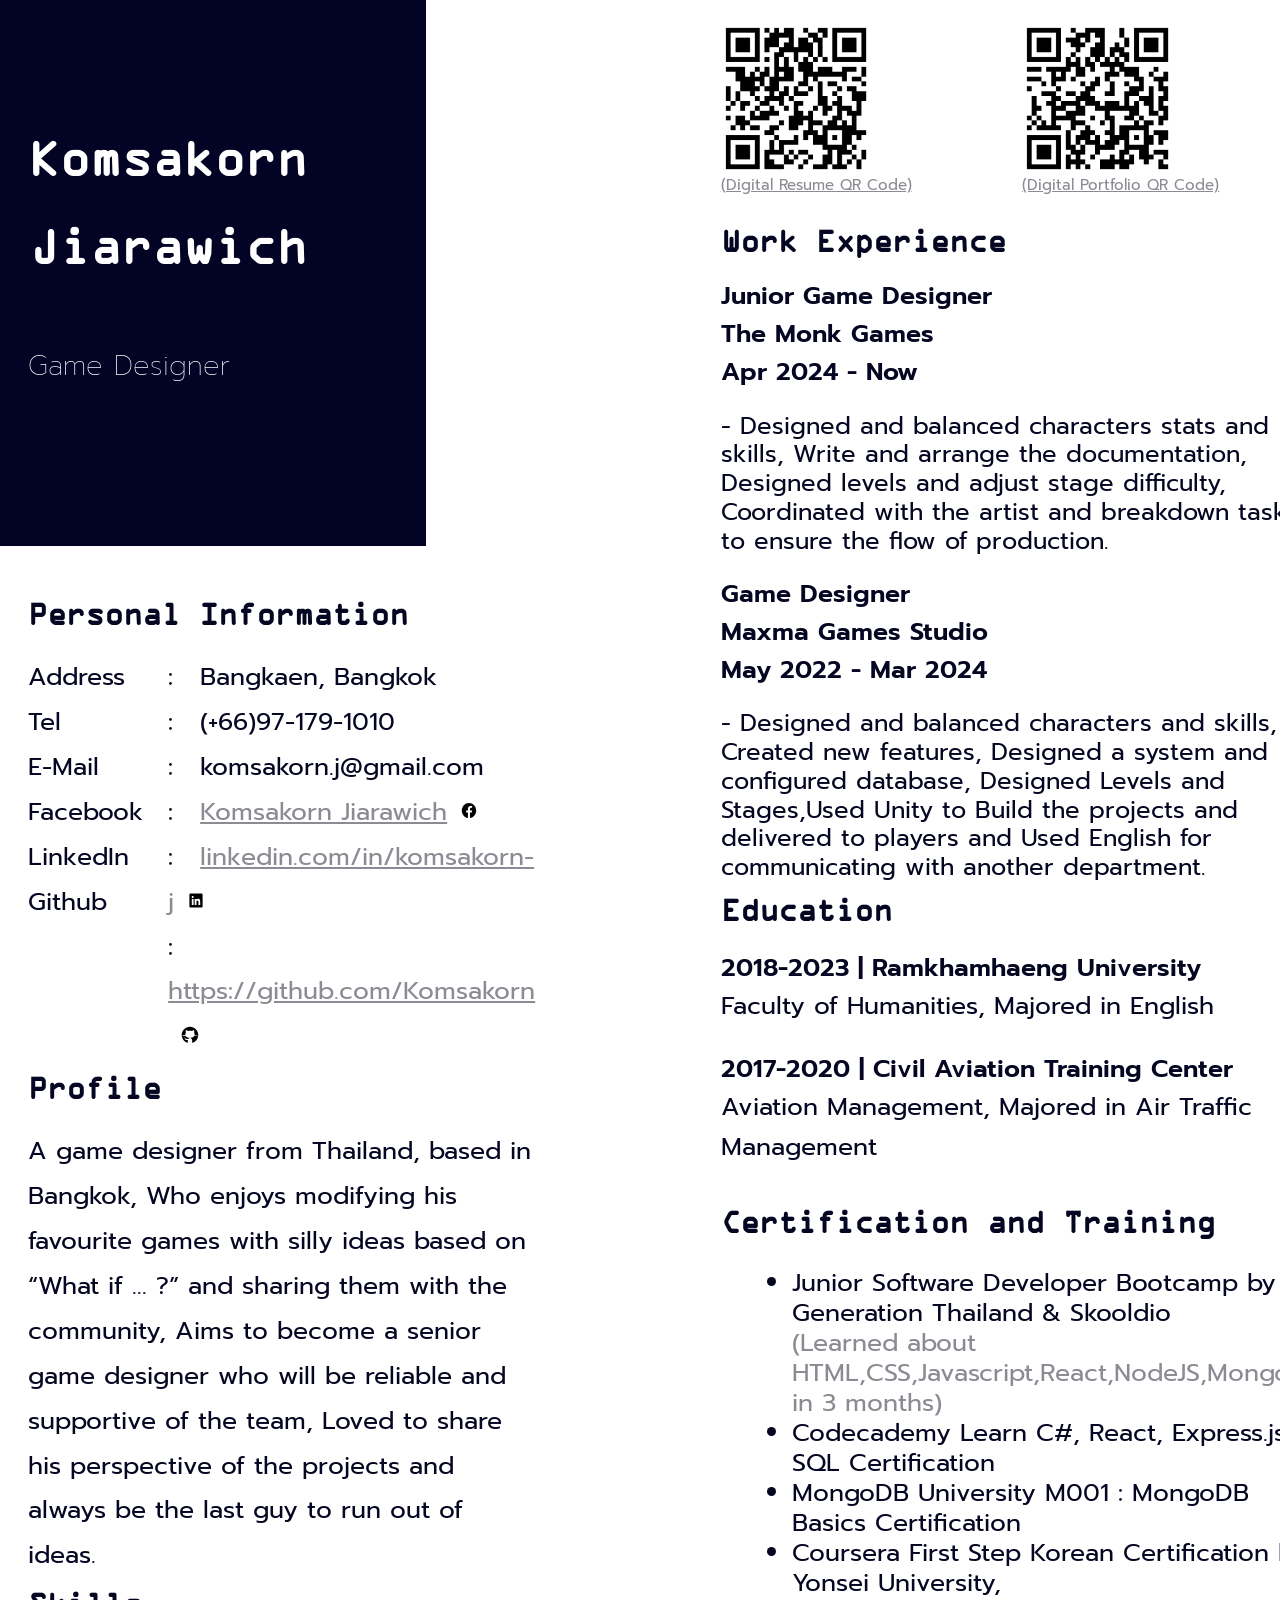
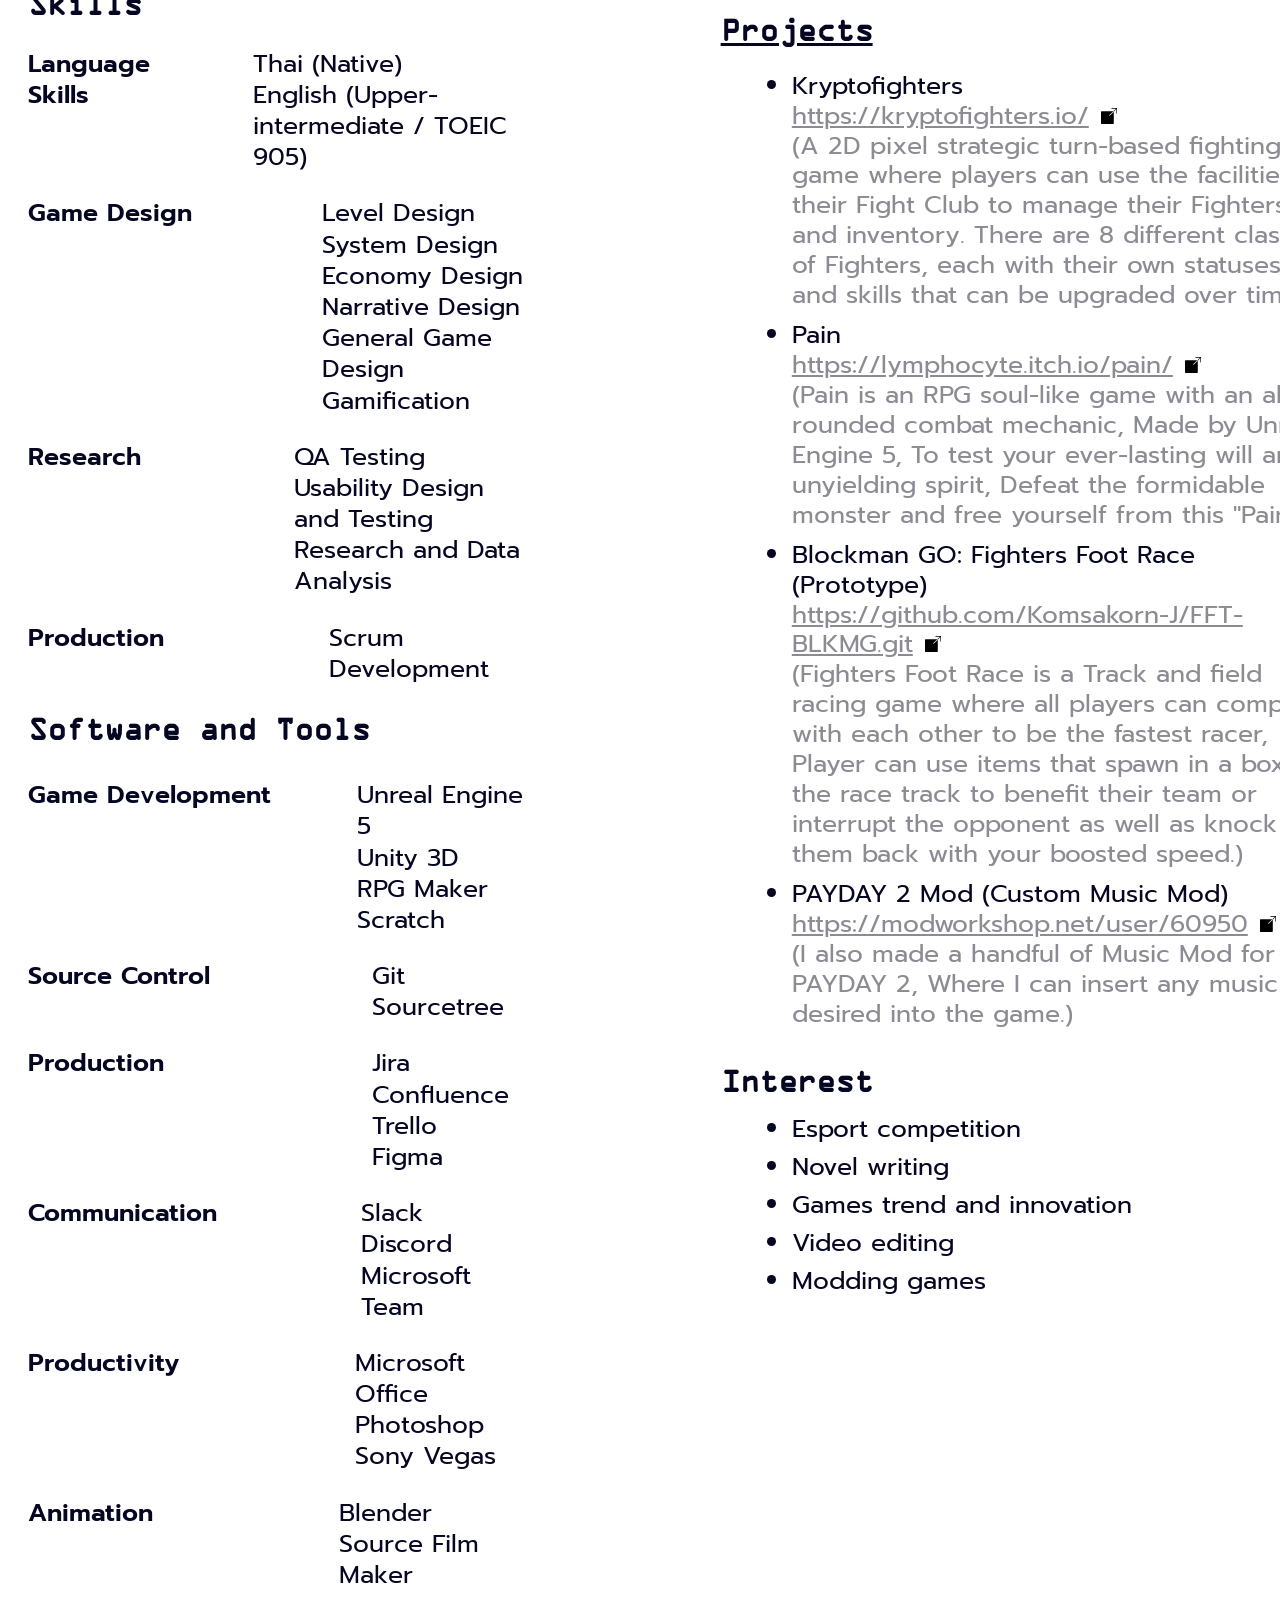
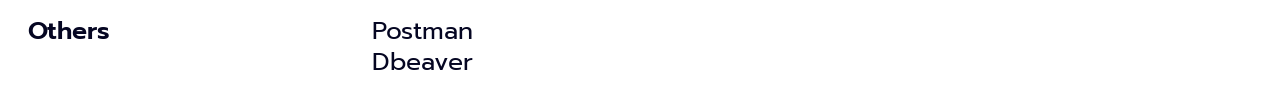
==== index.html @ 3adfe614 "add_the_monk" ====
<!DOCTYPE html>
<html lang="en">
  <head>
    <meta charset="UTF-8" />
    <meta http-equiv="X-UA-Compatible" content="IE=edge" />
    <meta name="viewport" content="width=device-width, initial-scale=1.0" />
    <link rel="icon" href="./src/favicon.svg" />
    <title>Komsakorn Jiarawich's Resume</title>
    <link rel="stylesheet" href="./css/style.css" />
    <link rel="stylesheet" href="./css/main.css" />
    <link rel="stylesheet" href="./font/font.css" />
    <link rel="preconnect" href="https://fonts.googleapis.com" />
    <link rel="preconnect" href="https://fonts.gstatic.com" crossorigin />
    <link
      href="https://fonts.googleapis.com/css2?family=Prompt:ital,wght@0,100;0,200;1,200&display=swap"
      rel="stylesheet"
    />
  </head>
  <body>
    <div class="left-side">
      <div class="container-color">
        <div class="name">
          <h1>Komsakorn</h1>
          <h1>Jiarawich</h1>
        </div>
        <div class="job">
          <text>Game Designer</text>
        </div>
      </div>
      <div class="p-info">
        <text class="heading"> Personal Information</text>
        <div class="p-info-child">
          <div class="left-align">
            <div type="text">Address</div>
            <div type="text">Tel</div>
            <div type="text">E-Mail</div>
            <div type="text">Facebook</div>
            <div type="text">LinkedIn</div>
            <div type="text">Github</div>
          </div>
          <div class="right-align">
            <div type="text">: &nbsp; Bangkaen, Bangkok</div>
            <div type="text">: &nbsp; (+66)97-179-1010</div>
            <div type="text">: &nbsp; komsakorn.j@gmail.com</div>
            <div>
              : &nbsp;
              <a
                class="faded-text"
                href="https://www.facebook.com/komsakorn.jiarawich"
                >Komsakorn Jiarawich<img
                  src="./src/facebook.svg"
                  alt="facebook-icon"
                  class="app-icon"
              /></a>
            </div>
            <div>
              : &nbsp;
              <a
                class="faded-text"
                href="https://www.linkedin.com/in/komsakorn-j/"
                >linkedin.com/in/komsakorn-j<img
                  src="./src/linkedin.svg"
                  alt="linkedin-icon"
                  class="app-icon"
              /></a>
            </div>
            <div>
              : &nbsp;
              <a class="faded-text" href="https://github.com/Komsakorn"
                >https://github.com/Komsakorn<img
                  src="./src/github.svg"
                  alt="github-icon"
                  class="app-icon"
              /></a>
            </div>
          </div>
        </div>
      </div>
      <div class="profile">
        <text class="heading"> Profile </text>
        <div type="text" class="pro-paragraph">
          A game designer from Thailand, based in Bangkok, Who enjoys modifying
          his favourite games with silly ideas based on “What if … ?” and
          sharing them with the community, Aims to become a senior game designer
          who will be reliable and supportive of the team, Loved to share his
          perspective of the projects and always be the last guy to run out of
          ideas.
        </div>
      </div>
      <div class="skills">
        <text class="heading"> Skills </text>
        <div class="skill-column" id="lang-skill">
          <text class="sub-heading"> Language Skills​ </text>
          <ul class="list">
            <li>Thai (Native)</li>
            <li>English (Upper-intermediate / TOEIC 905)</li>
          </ul>
        </div>
        <div class="skill-column">
          <text class="sub-heading"> Game Design​ </text>
          <ul class="list">
            <li>Level Design</li>
            <li>System Design</li>
            <li>Economy Design</li>
            <li>Narrative Design</li>
            <li>General Game Design</li>
            <li>Gamification</li>
          </ul>
        </div>
        <div class="skill-column">
          <text class="sub-heading"> Research </text>
          <ul class="list">
            <li>QA Testing</li>
            <li>Usability Design and Testing</li>
            <li>Research and Data Analysis</li>
          </ul>
        </div>
        <div class="skill-column">
          <text class="sub-heading"> Production </text>
          <ul class="list">
            <li>Scrum Development</li>
          </ul>
        </div>
      </div>
      <div class="skills" id="software-tools">
        <text class="heading"> Software and Tools </text>
        <div class="skill-column" id="game-dev-skill">
          <text class="sub-heading"> Game Development </text>
          <ul class="list">
            <li>Unreal Engine 5</li>
            <li>Unity 3D</li>
            <li>RPG Maker</li>
            <li>Scratch</li>
          </ul>
        </div>
        <div class="skill-column">
          <text class="sub-heading"> Source Control </text>
          <ul class="list">
            <li>Git</li>
            <li>Sourcetree</li>
          </ul>
        </div>
        <div class="skill-column">
          <text class="sub-heading"> Production </text>
          <ul class="list">
            <li>Jira</li>
            <li>Confluence</li>
            <li>Trello</li>
            <li>Figma</li>
          </ul>
        </div>
        <div class="skill-column">
          <text class="sub-heading"> Communication </text>
          <ul class="list">
            <li>Slack</li>
            <li>Discord</li>
            <li>Microsoft Team</li>
          </ul>
        </div>
        <div class="skill-column">
          <text class="sub-heading"> Productivity </text>
          <ul class="list">
            <li>Microsoft Office</li>
            <li>Photoshop</li>
            <li>Sony Vegas</li>
          </ul>
        </div>
        <div class="skill-column">
          <text class="sub-heading"> Animation </text>
          <ul class="list">
            <li>Blender</li>
            <li>Source Film Maker</li>
          </ul>
        </div>
        <div class="skill-column">
          <text class="sub-heading"> Others </text>
          <ul class="list">
            <li>Postman</li>
            <li>Dbeaver</li>
          </ul>
        </div>
      </div>
    </div>
    <div class="right-side">
      <div class="qr-section">
        <a
          class="faded-text"
          id="qr-text"
          href="https://komsakorn.github.io/Komsakorn/"
        >
          <text> (Digital Resume QR Code) </text>
          <img
            src="./src/cv-qr.png"
            alt="cv-qrcode"
            id="qr-pic"
            href="https://komsakorn.github.io/Komsakorn/"
          />
        </a>
        <a
          class="faded-text"
          id="qr-text"
          href="https://komsakornj.wixsite.com/portfolio"
        >
          <text>(Digital Portfolio QR Code)</text>
          <img
            src="./src/portfolio-qrcode.png"
            alt="port-qrcode"
            id="qr-pic"
            href="https://komsakornj.wixsite.com/portfolio"
          />
        </a>
      </div>
      <div class="exp">
        <div id="work-exp-head">
          <text class="heading"> Work Experience</text>
        </div>
        <div class="sub-heading" id="sub-heading-exp">
          Junior Game Designer<br />
          The Monk Games <br />
          Apr 2024 - Now
        </div>
        <div class="exp-paragraph">
          - Designed and balanced characters stats and skills, Write and arrange
          the documentation, Designed levels and adjust stage difficulty,
          Coordinated with the artist and breakdown tasks to ensure the flow of
          production.
        </div>
        <div class="sub-heading" id="sub-heading-exp">
          Game Designer<br />
          Maxma Games Studio<br />
          May 2022 - Mar 2024
        </div>
        <div class="exp-paragraph" id="last-exp-para">
          - Designed and balanced characters and skills, Created new features,
          Designed a system and configured database, Designed Levels and
          Stages,Used Unity to Build the projects and delivered to players and
          Used English for communicating with another department.
        </div>
      </div>
      <div class="education">
        <div><text class="heading"> Education </text></div>
        <div>
          <text class="sub-heading"> 2018-2023 | Ramkhamhaeng University</text
          ><br />
          <text class="edu-paragraph paragraph">
            Faculty of Humanities, Majored in English</text
          >
        </div>
        <div>
          <text class="sub-heading">
            2017-2020 | Civil Aviation Training Center</text
          ><br />
          <text class="edu-paragraph paragraph">
            Aviation Management, Majored in Air Traffic Management</text
          >
        </div>
      </div>
      <div class="cert-training">
        <div id="cert-heading">
          <text class="heading"> Certification and Training </text>
        </div>
        <ul class="list" id="cert-list">
          <li>
            Junior Software Developer Bootcamp by Generation Thailand & Skooldio
          </li>
          <text class="faded-text" id="generation">
            (Learned about HTML,CSS,Javascript,React,NodeJS,MongoDB in 3
            months)</text
          >
          <li>Codecademy Learn C#, React, Express.js, SQL Certification</li>
          <li>MongoDB University M001 : MongoDB Basics Certification</li>
          <li>
            Coursera First Step Korean Certification by Yonsei University,
          </li>
        </ul>
      </div>
      <div class="per-proj">
        <div>
          <a
            href="https://docs.google.com/presentation/d/1zH5awQnaViSFCXPrGVhq9xE3WiZyRe-I/edit?usp=sharing&ouid=105419481277751654076&rtpof=true&sd=true"
            class="heading"
            >Projects</a
          >
        </div>
        <div class="list">
          <ul>
            <div class="proj-list-child">
              <li>Kryptofighters</li>
              <a href="https://kryptofighters.io/" class="faded-text">
                https://kryptofighters.io/<img
                  src="./src/ext-icon.svg"
                  alt="external-link-icon"
                  class="external-link-icon" /></a
              ><br />
              <text class="faded-text" id="generation">
                (A 2D pixel strategic turn-based fighting game where players can
                use the facilities in their Fight Club to manage their Fighters
                and inventory. There are 8 different classes of Fighters, each
                with their own statuses and skills that can be upgraded over
                time.)</text
              >
            </div>
            <div class="proj-list-child">
              <li>Pain</li>
              <a href="https://lymphocyte.itch.io/pain" class="faded-text">
                https://lymphocyte.itch.io/pain/<img
                  src="./src/ext-icon.svg"
                  alt="external-link-icon"
                  class="external-link-icon"
              /></a>
              <br />
              <text class="faded-text" id="generation">
                (​Pain is an RPG soul-like game with an all-rounded combat
                mechanic, Made by Unreal Engine 5, To test your ever-lasting
                will and unyielding spirit, Defeat the formidable monster and
                free yourself from this "Pain".)</text
              >
            </div>
            <div class="proj-list-child">
              <li>Blockman GO: Fighters Foot Race (Prototype)</li>
              <a
                href="https://github.com/Komsakorn-J/FFT-BLKMG.git"
                class="faded-text"
              >
                https://github.com/Komsakorn-J/FFT-BLKMG.git<img
                  src="./src/ext-icon.svg"
                  alt="external-link-icon"
                  class="external-link-icon"
              /></a>
              <br />
              <text class="faded-text" id="generation">
                (​Fighters Foot Race is a Track and field racing game where all
                players can compete with each other to be the fastest racer,
                Player can use items that spawn in a box in the race track to
                benefit their team or interrupt the opponent as well as knock
                them back with your boosted speed.)</text
              >
            </div>
            <div class="proj-list-child">
              <li>PAYDAY 2 Mod (Custom Music Mod)</li>
              <a href="https://modworkshop.net/user/60950" class="faded-text"
                >https://modworkshop.net/user/60950<img
                  src="./src/ext-icon.svg"
                  alt="external-link-icon"
                  class="external-link-icon"
              /></a>
              <br />
              <text class="faded-text" id="generation">
                (I also made a handful of Music Mod for PAYDAY 2, Where I can
                insert any music I desired into the game.)</text
              >
            </div>
          </ul>
        </div>
      </div>
      <div class="interest">
        <div class="interest-heading">
          <text class="heading"> Interest</text>
        </div>
        <div>
          <ul class="list" id="interest-list">
            <li>Esport competition</li>
            <li>Novel writing</li>
            <li>Games trend and innovation</li>
            <li>Video editing</li>
            <li>Modding games</li>
          </ul>
        </div>
      </div>
    </div>
  </body>
</html>
---- css/style.css ----
/*---- Title ----*/

body {
  display: flex;
  margin: 0px;
}
.left-side {
  display: flex;
  flex-direction: column;
  margin-left: 2em;
}
.right-side {
  display: flex;
  flex-direction: column;
  max-width: 45em;
}
.container-color {
  max-width: 23em;
  max-height: 18em;
  padding-left: 2.5em;
  padding-top: 6.125em;
  padding-bottom: 10em;
  padding-right: 1.875em;
  margin-bottom: 1.5em;
  background-color: #030325;
}
.name {
  font-family: "OCR A Extended";
  font-size: 1.6em;
  color: white;
}
.job {
  font-family: "Prompt", sans-serif;
  font-size: 1.7em;
  font-weight: 100;
  color: white;
  padding-top: 1.4em;
}
.heading {
  font-family: "OCR A Extended";
  font-size: 2em;
  color: #050622;
  padding-bottom: 0.75em;
  font-weight: 600;
}
.p-info {
  display: flex;
  flex-direction: column;
  padding-left: 2.5em;
  padding-bottom: 0.8em;
  padding-right: 1.56em;
  padding-top: 1.75em;
}
.p-info-child {
  font-family: "Prompt", sans-serif;
  font-size: 1.56em;
  line-height: 1.8em;
  color: #050622;
  display: flex;
}

.left-align {
  padding-right: 1em;
}

.profile {
  display: flex;
  flex-direction: column;
  padding-left: 2.5em;
  padding-bottom: 0.4em;
  padding-right: 1.56em;
}
.paragraph {
  max-width: 10.65em;
  line-height: 0.6em;
  font-family: "Prompt", sans-serif;
  font-size: 1.56em;
  color: #050622;
}

.pro-paragraph {
  max-width: 20em;
  line-height: 1.8em;
  font-family: "Prompt", sans-serif;
  font-size: 1.56em;
  color: #050622;
}
.skills {
  display: flex;
  flex-direction: column;
  padding-left: 2.5em;
  padding-bottom: 1.56em;
  padding-right: 1.56em;
  max-width: 40em;
  line-height: 1.25;
}
.skill-column {
  display: flex;
  padding-top: 1.56em;
}
.sub-heading {
  font-family: "Prompt", sans-serif;
  font-size: 1.56em;
  font-weight: 600;
  color: #050622;
  width: 10.92em;
}
#lang-skill {
  padding-top: 0em;
}
.list {
  font-family: "Prompt", sans-serif;
  font-size: 1.56em;
  color: #050622;
  display: flex;
  flex-direction: column;
  margin-top: 0px;
  margin-left: 1.25em;
  margin-bottom: 0px;
  list-style-type: none;
}
.skill-info {
  font-family: "Prompt", sans-serif;
  font-size: 1.56em;
  color: #050622;
  margin-left: 2.5em;
}
#game-dev-skill {
  padding-top: 0.4em;
}
.faded-text {
  font-family: "Prompt", sans-serif;
  color: #8b8b93;
}
.qr-section {
  display: flex;
  flex-direction: row;
  justify-content: flex-end;
}

#qr-text {
  font-size: 0.94em;
  display: flex;
  align-items: flex-start;
  flex-direction: column-reverse;
}

#qr-pic {
  padding-top: 1.56em;
  width: 50%;
  max-width: 25.625em;
}
.exp {
  padding-top: 1.78em;
}
div.exp > * {
  padding-bottom: 0.81em;
}
#work-exp-head {
  padding-bottom: 1.225em;
}

#sub-heading-exp {
  width: fit-content;
}

.exp-paragraph {
  max-width: 55.625em;
  line-height: 1.2;
  font-family: "Prompt", sans-serif;
  font-size: 1.5em;
  color: #050622;
}
#last-exp-para {
  padding-bottom: 0.5em;
}

.education {
  padding-bottom: 1em;
}
.edu-paragraph {
  line-height: 1.6;
}
div.education > * {
  padding-bottom: 1.41em;
}

.cert-training {
  padding-bottom: 0.94em;
}
#cert-heading {
  padding-bottom: 1.875em;
}

#cert-list {
  line-height: 1.2;
  list-style-type: disc;
}
#per-proj-heading {
  padding-bottom: 1.25em;
}
.proj-list-child {
  line-height: 1.2;
  padding-bottom: 0.4em;
}
.interest-heading {
  padding-bottom: 0.8em;
}

#interest-list {
  list-style-type: disc;
}

.external-link-icon {
  padding-left: 0.5em;
  width: 3%;
}
.app-icon {
  padding-left: 0.5em;
  width: 5%;
}
---- css/main.css ----
@media (max-width: 1200px) {
  body {
    flex-direction: column;
    flex-wrap: wrap;
  }
  .left-side {
    margin-right: 20.32em;
  }
  .right-side {
    margin-right: 2.032em;
    margin-left: 2.032em;
    padding-left: 2.5em;
    padding-right: 2.5em;
  }
  .qr {
    display: none;
  }
}
@media (min-width: 1201px) {
  body {
    justify-content: center;
    width: auto;
    height: auto;
  }
  .right-side {
    margin-left: 10.032em;
  }
  .paragraph {
    max-width: max-content;
  }
  .pro-paragraph {
    max-width: 30em;
  }
  .skills {
    max-width: max-content;
  }
}
---- font/font.css ----
@font-face {
    font-family: 'OCR A Extended';
    src: url('OCRAExtended.eot');
    src: url('OCRAExtended.eot?#iefix') format('embedded-opentype'),
        url('OCRAExtended.woff2') format('woff2'),
        url('OCRAExtended.woff') format('woff'),
        url('OCRAExtended.ttf') format('truetype'),
        url('OCRAExtended.svg#OCRAExtended') format('svg');
    font-weight: normal;
    font-style: normal;
}
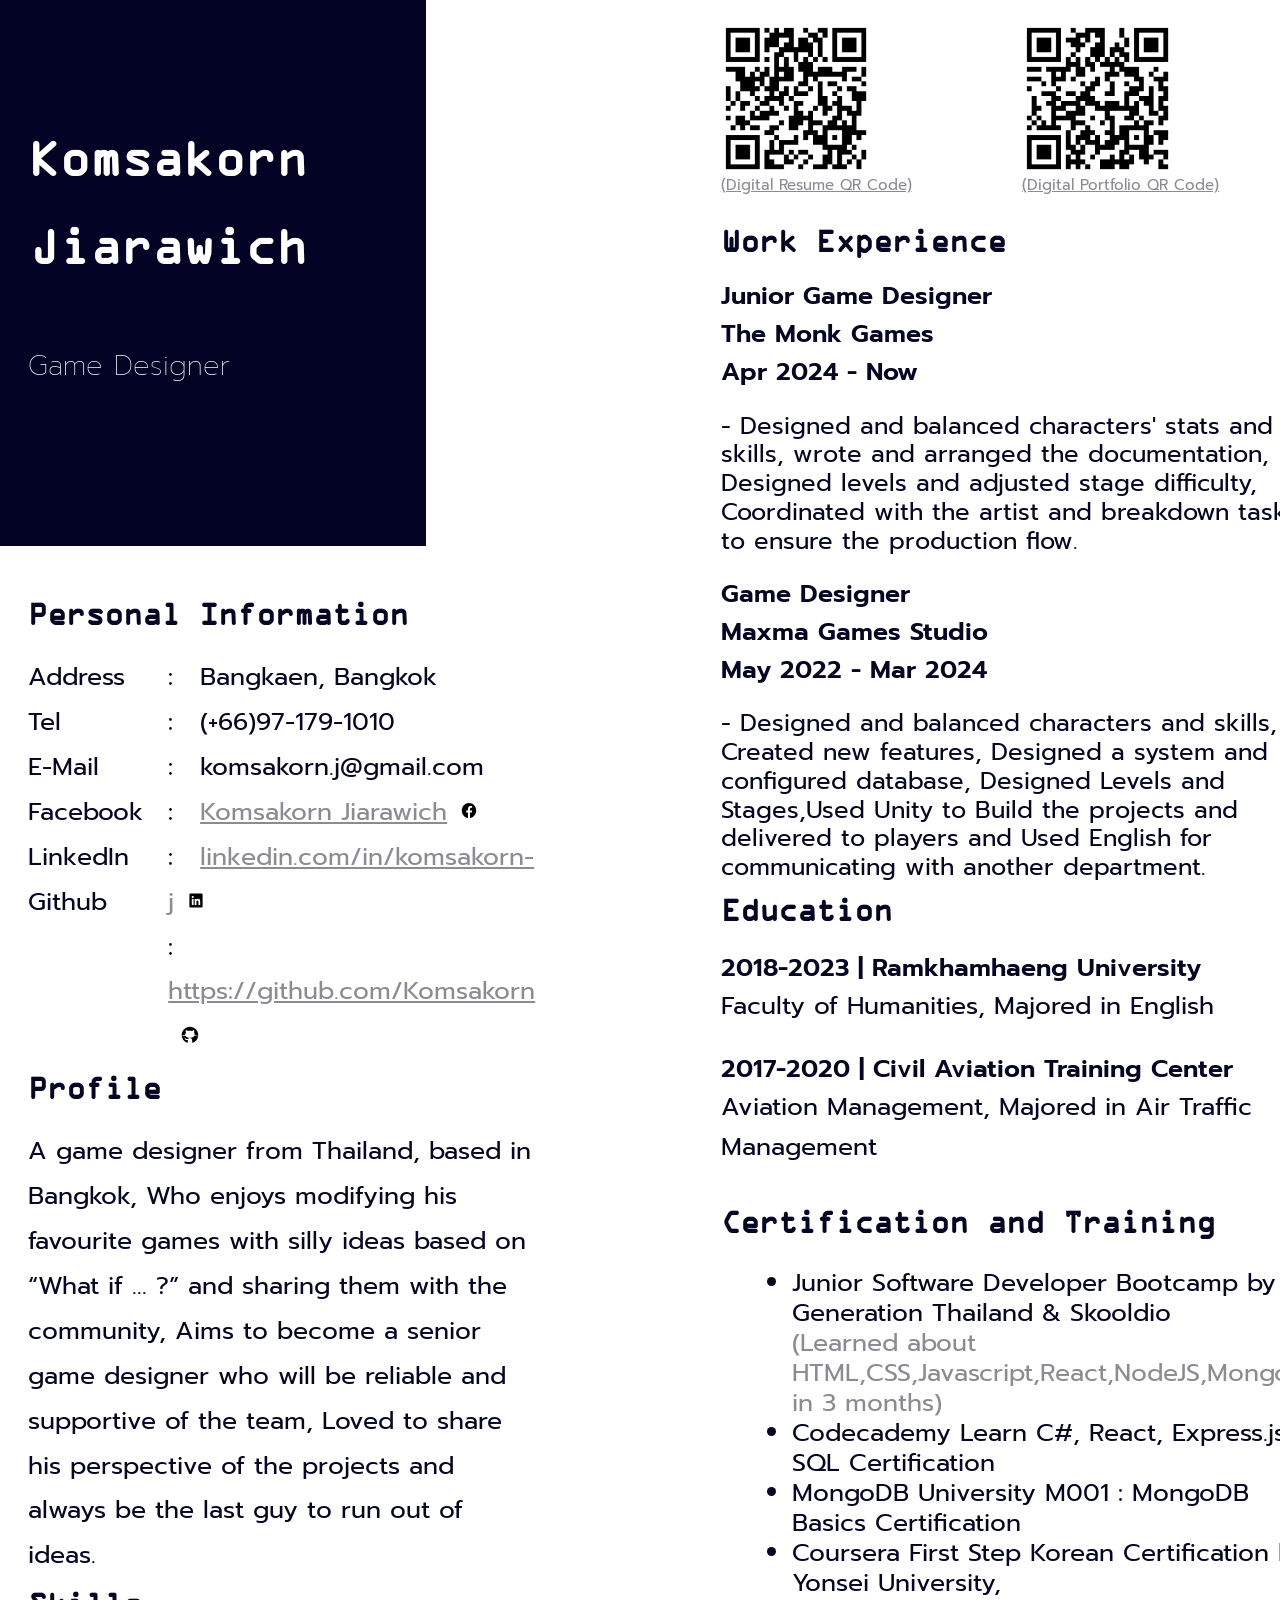
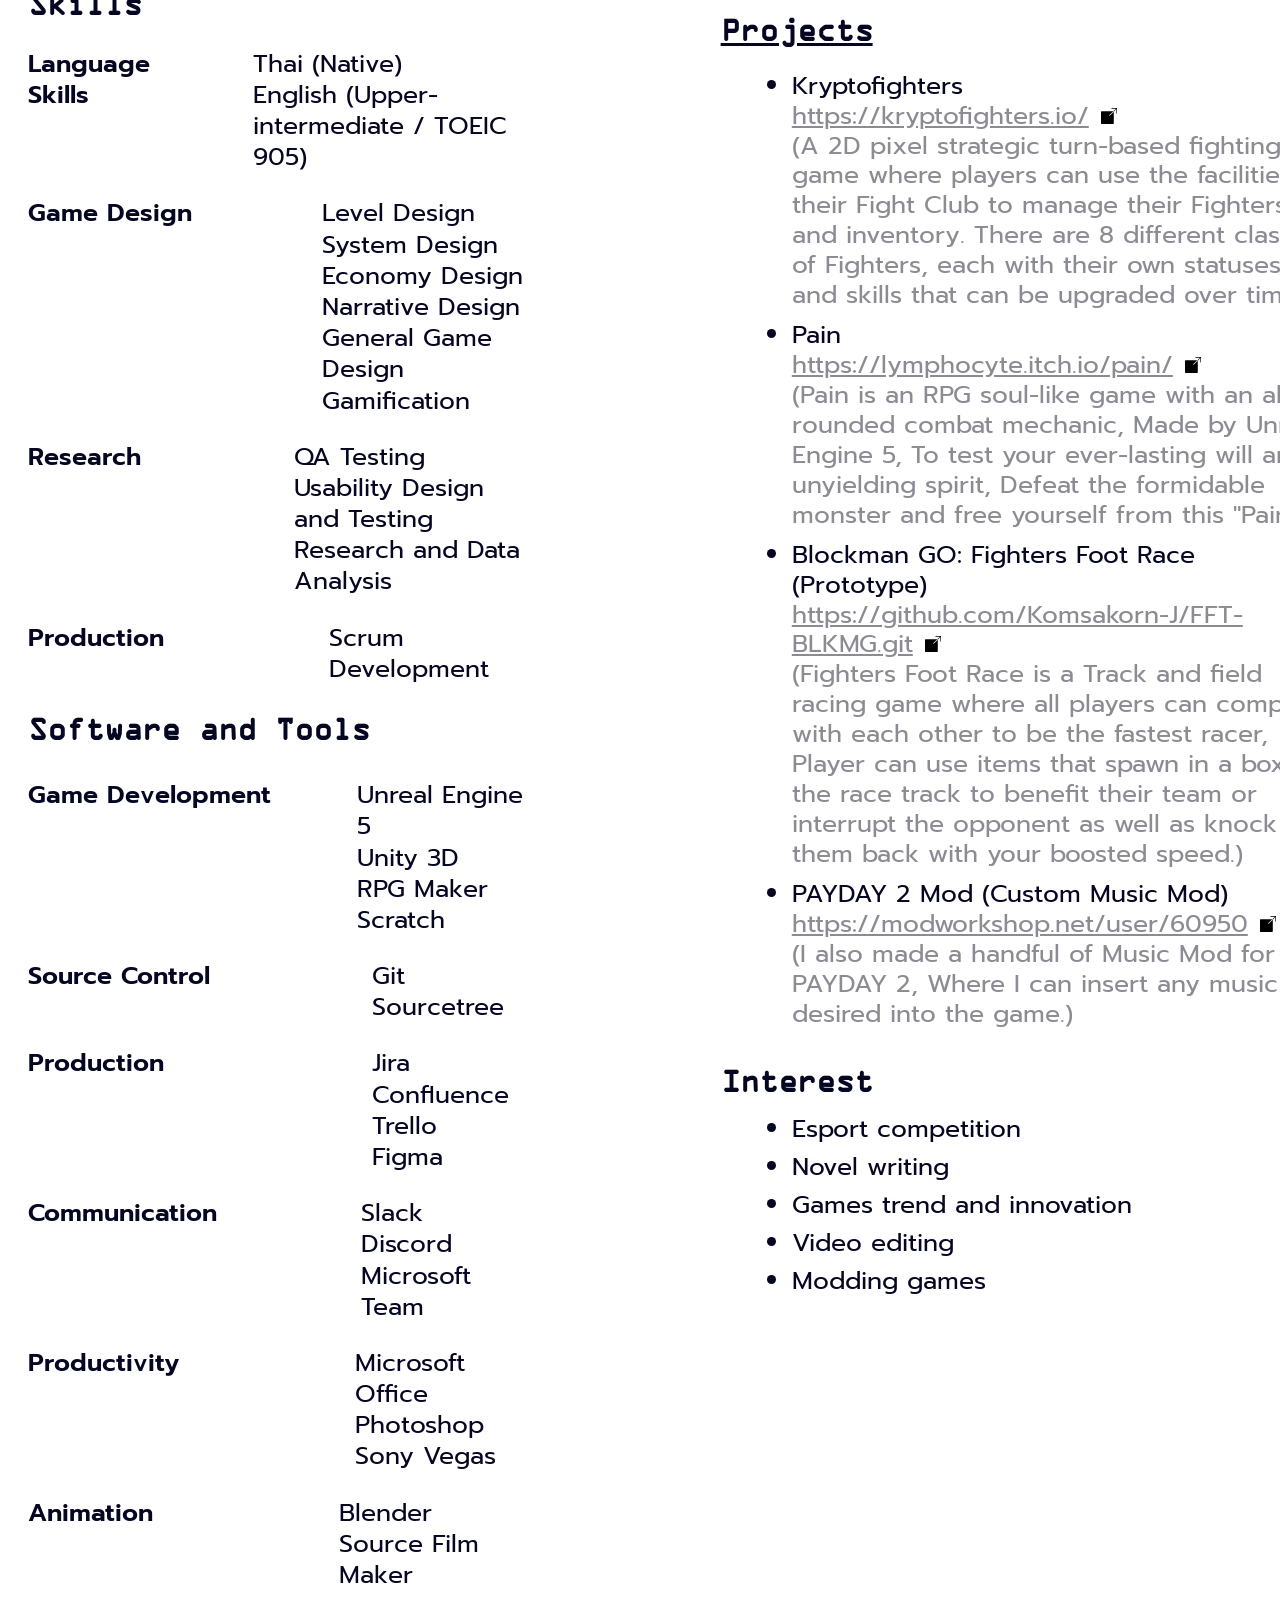
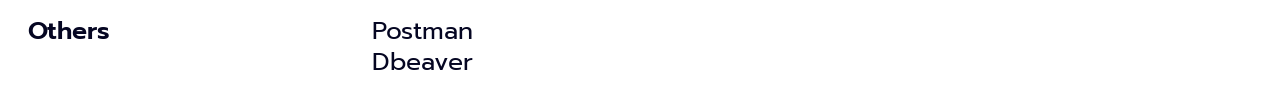
==== commit 47e11db6: "fix_the_monk_desc" ====
--- a/index.html
+++ b/index.html
@@ -220,10 +220,10 @@
           Apr 2024 - Now
         </div>
         <div class="exp-paragraph">
-          - Designed and balanced characters stats and skills, Write and arrange
-          the documentation, Designed levels and adjust stage difficulty,
-          Coordinated with the artist and breakdown tasks to ensure the flow of
-          production.
+          - Designed and balanced characters' stats and skills, wrote and
+          arranged the documentation, Designed levels and adjusted stage
+          difficulty, Coordinated with the artist and breakdown tasks to ensure
+          the production flow.
         </div>
         <div class="sub-heading" id="sub-heading-exp">
           Game Designer<br />
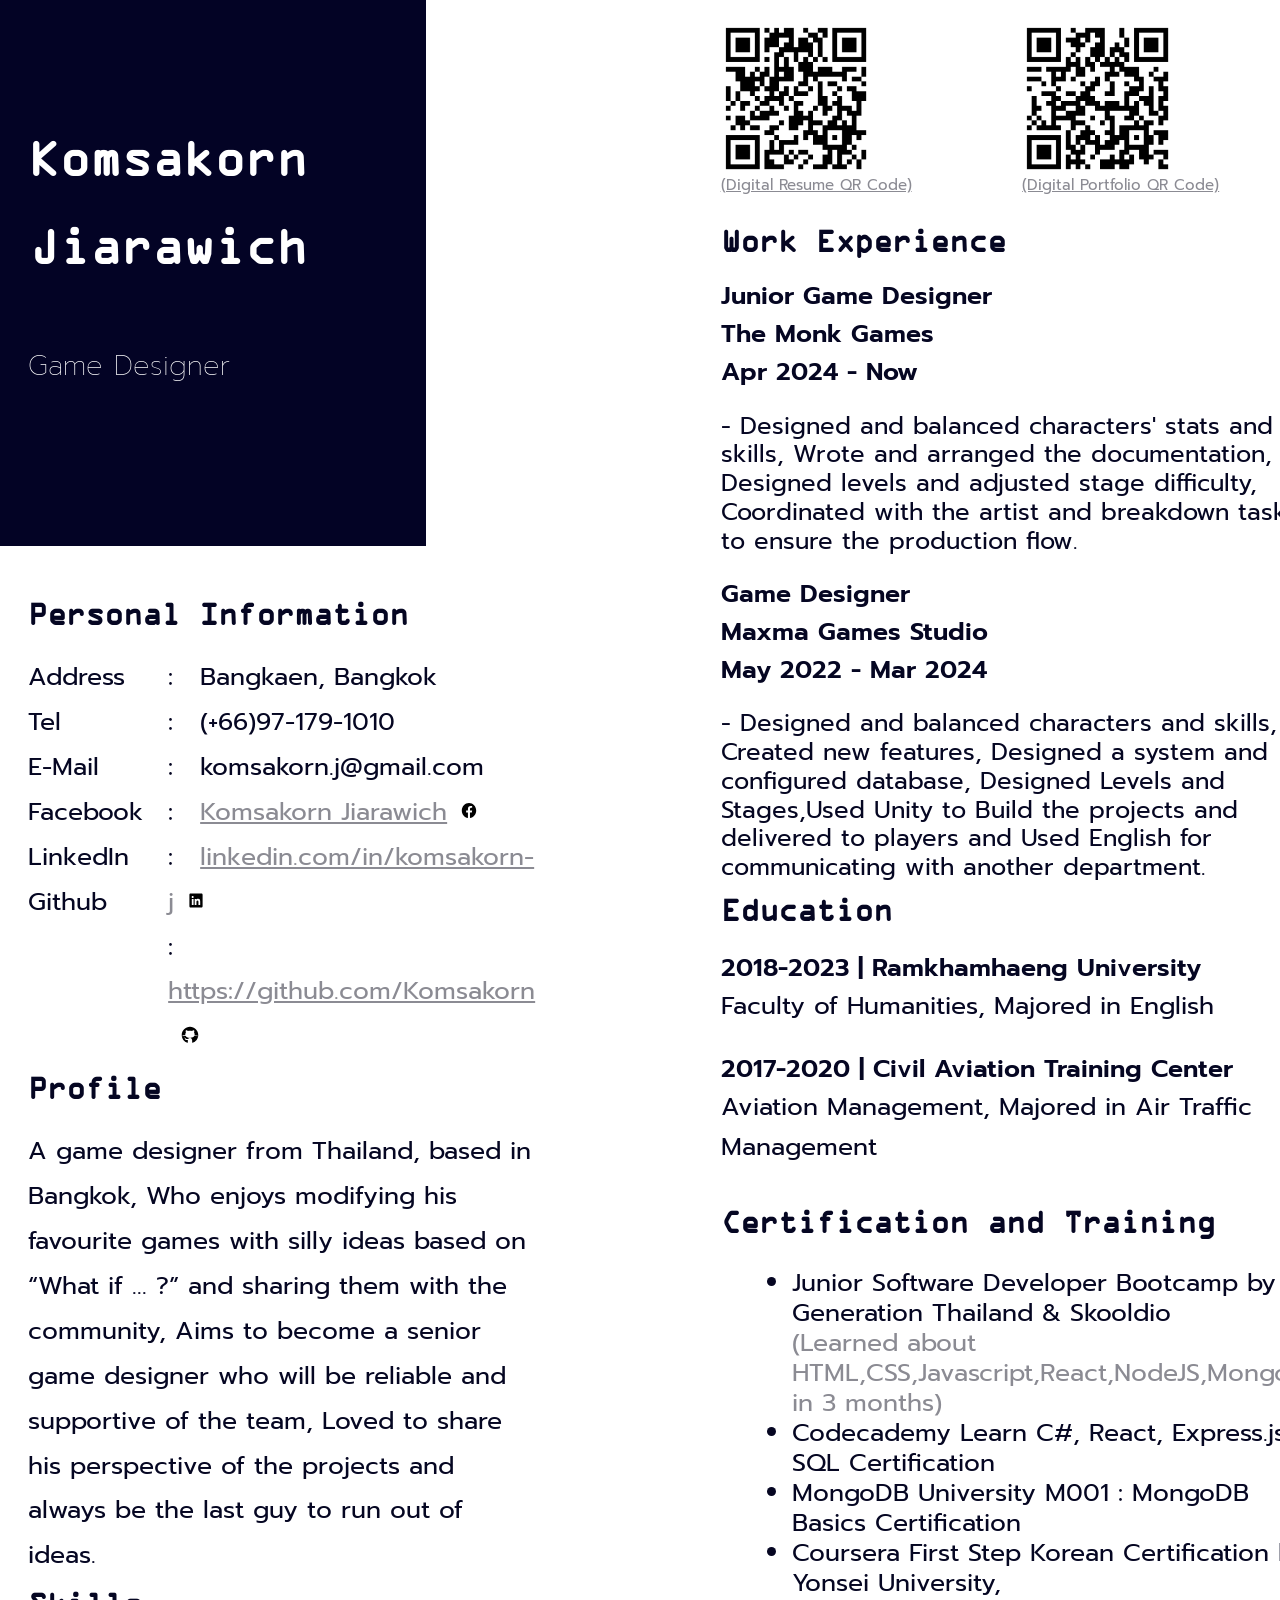
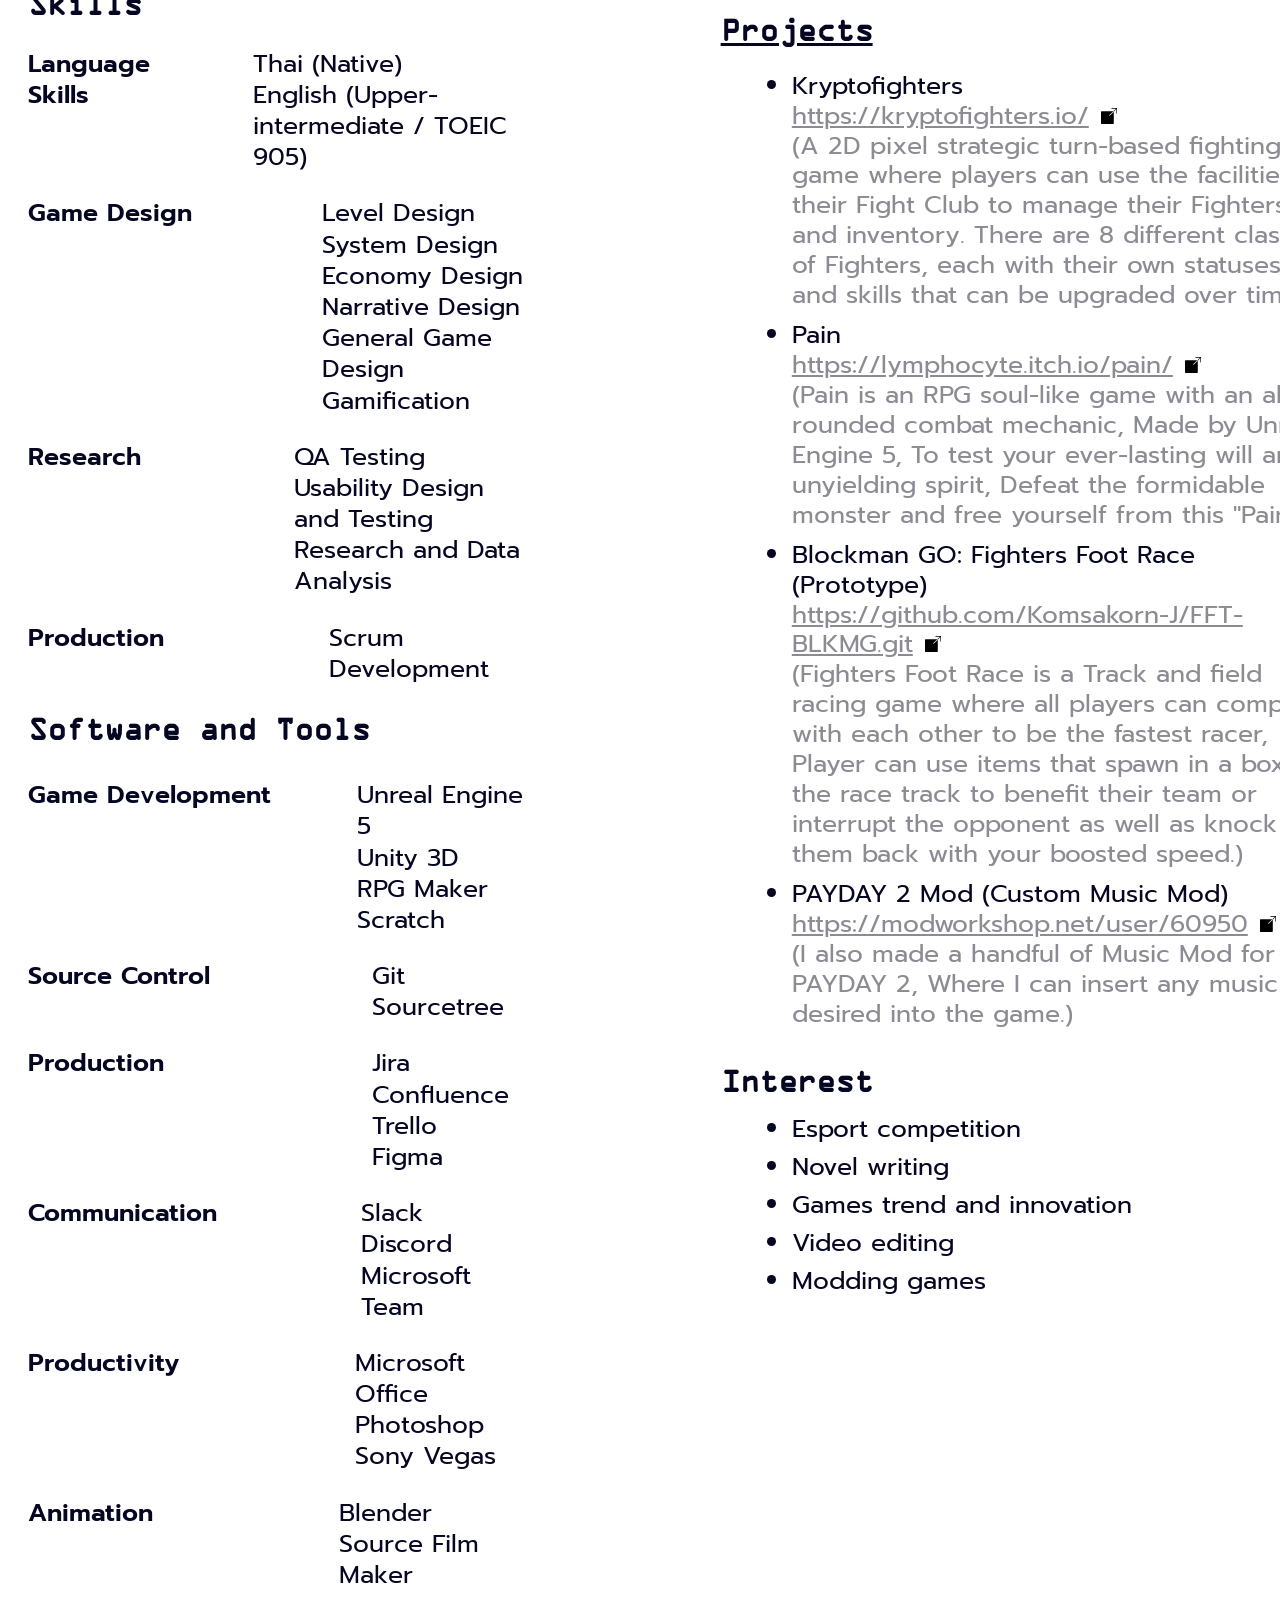
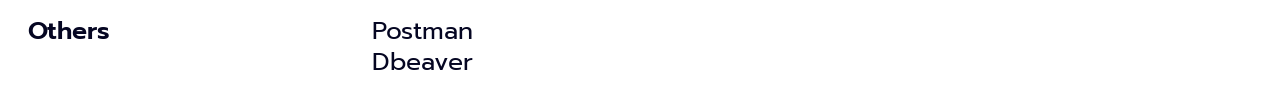
==== commit b83239ab: "fix_desc" ====
--- a/index.html
+++ b/index.html
@@ -220,7 +220,7 @@
           Apr 2024 - Now
         </div>
         <div class="exp-paragraph">
-          - Designed and balanced characters' stats and skills, wrote and
+          - Designed and balanced characters' stats and skills, Wrote and
           arranged the documentation, Designed levels and adjusted stage
           difficulty, Coordinated with the artist and breakdown tasks to ensure
           the production flow.
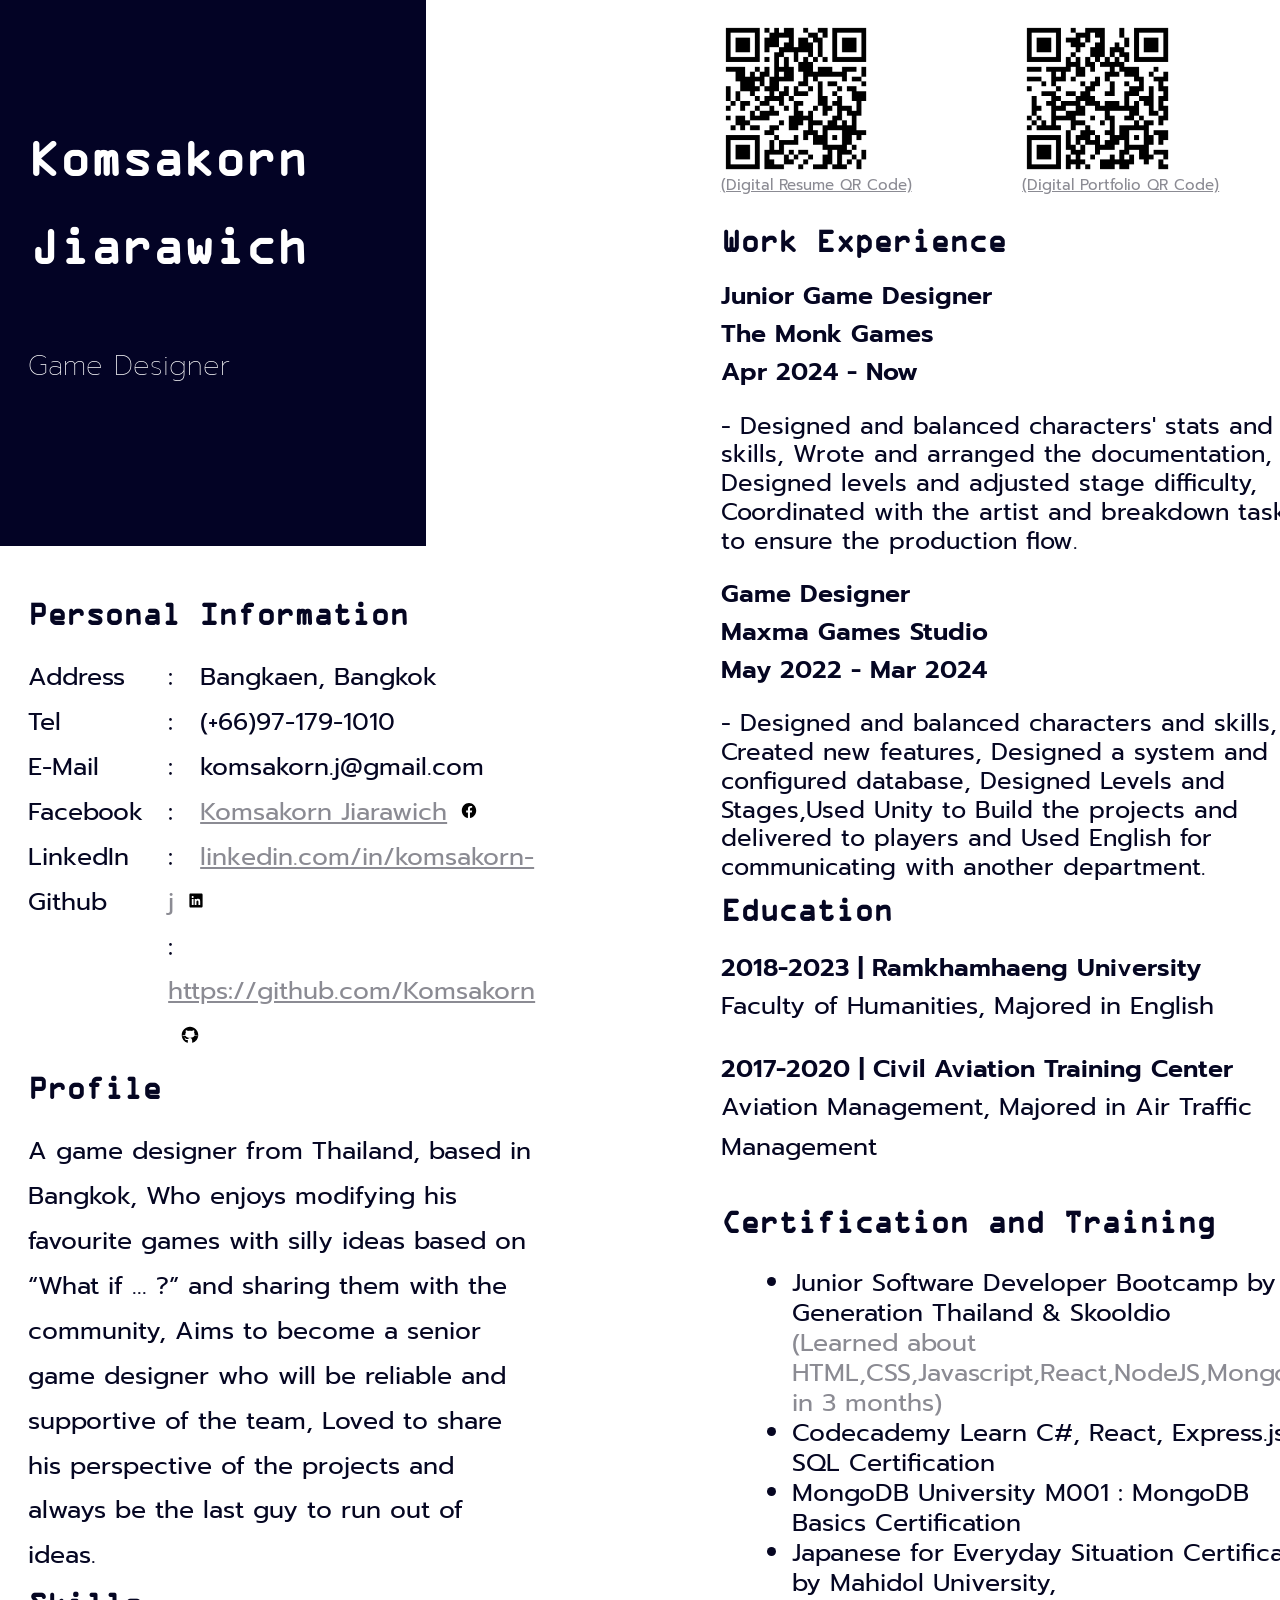
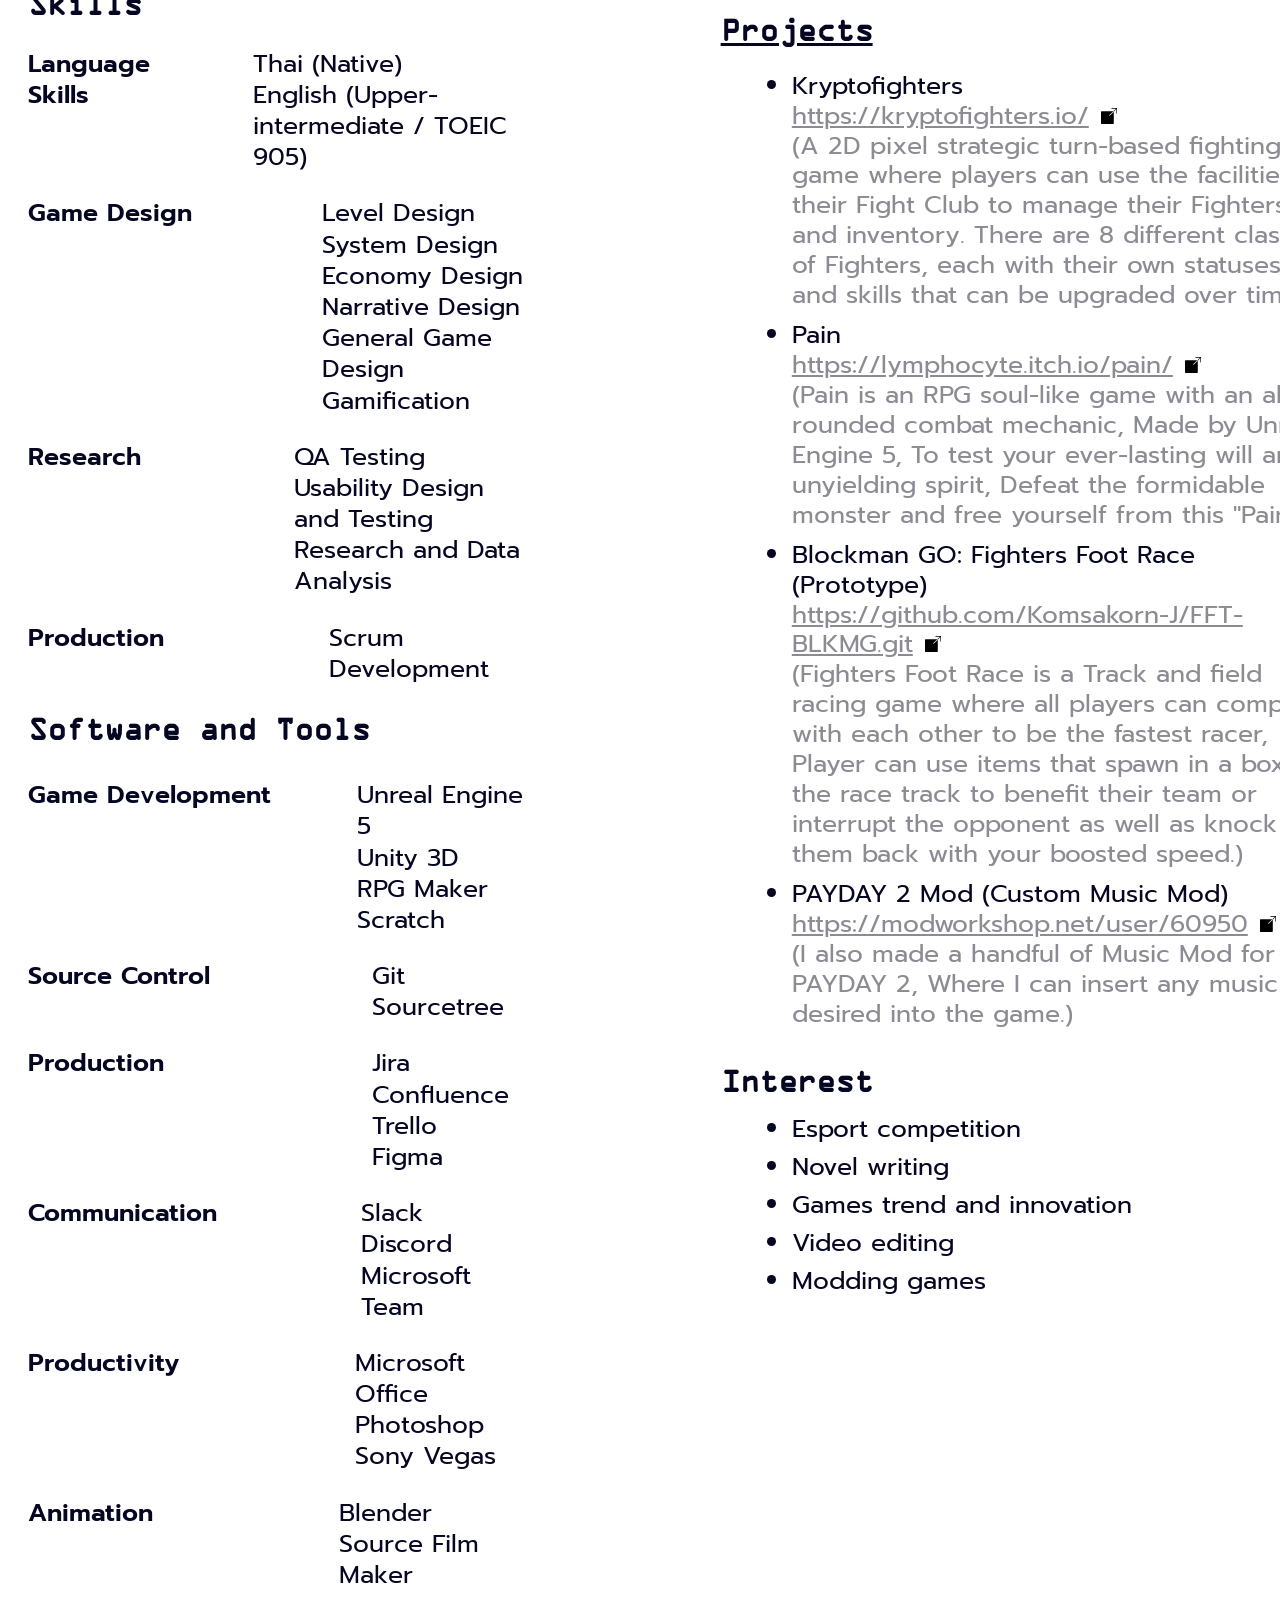
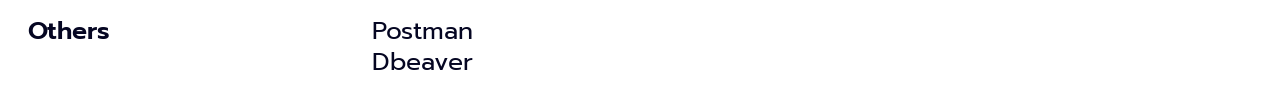
==== commit 0b8d6f10: "change_to_jpn_cert_list" ====
--- a/index.html
+++ b/index.html
@@ -270,7 +270,7 @@
           <li>Codecademy Learn C#, React, Express.js, SQL Certification</li>
           <li>MongoDB University M001 : MongoDB Basics Certification</li>
           <li>
-            Coursera First Step Korean Certification by Yonsei University,
+            Japanese for Everyday Situation Certificate by Mahidol University,
           </li>
         </ul>
       </div>
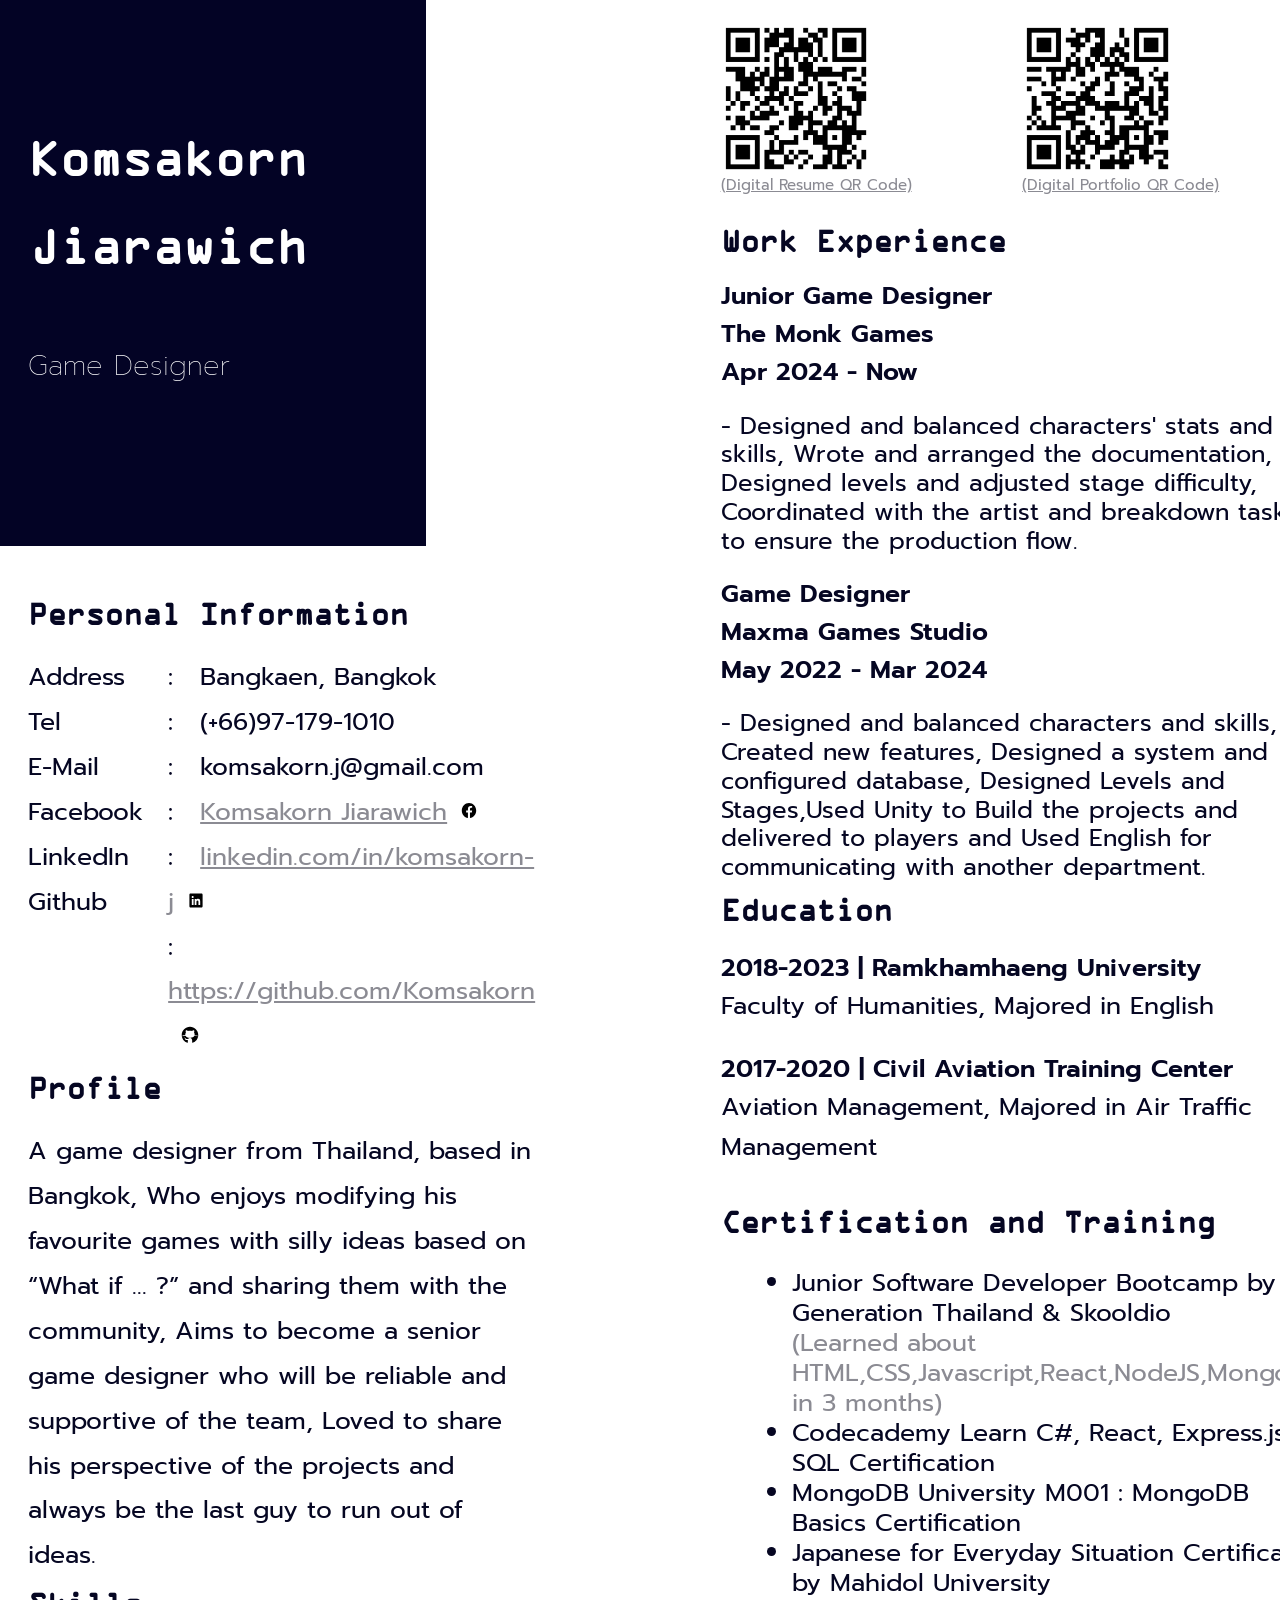
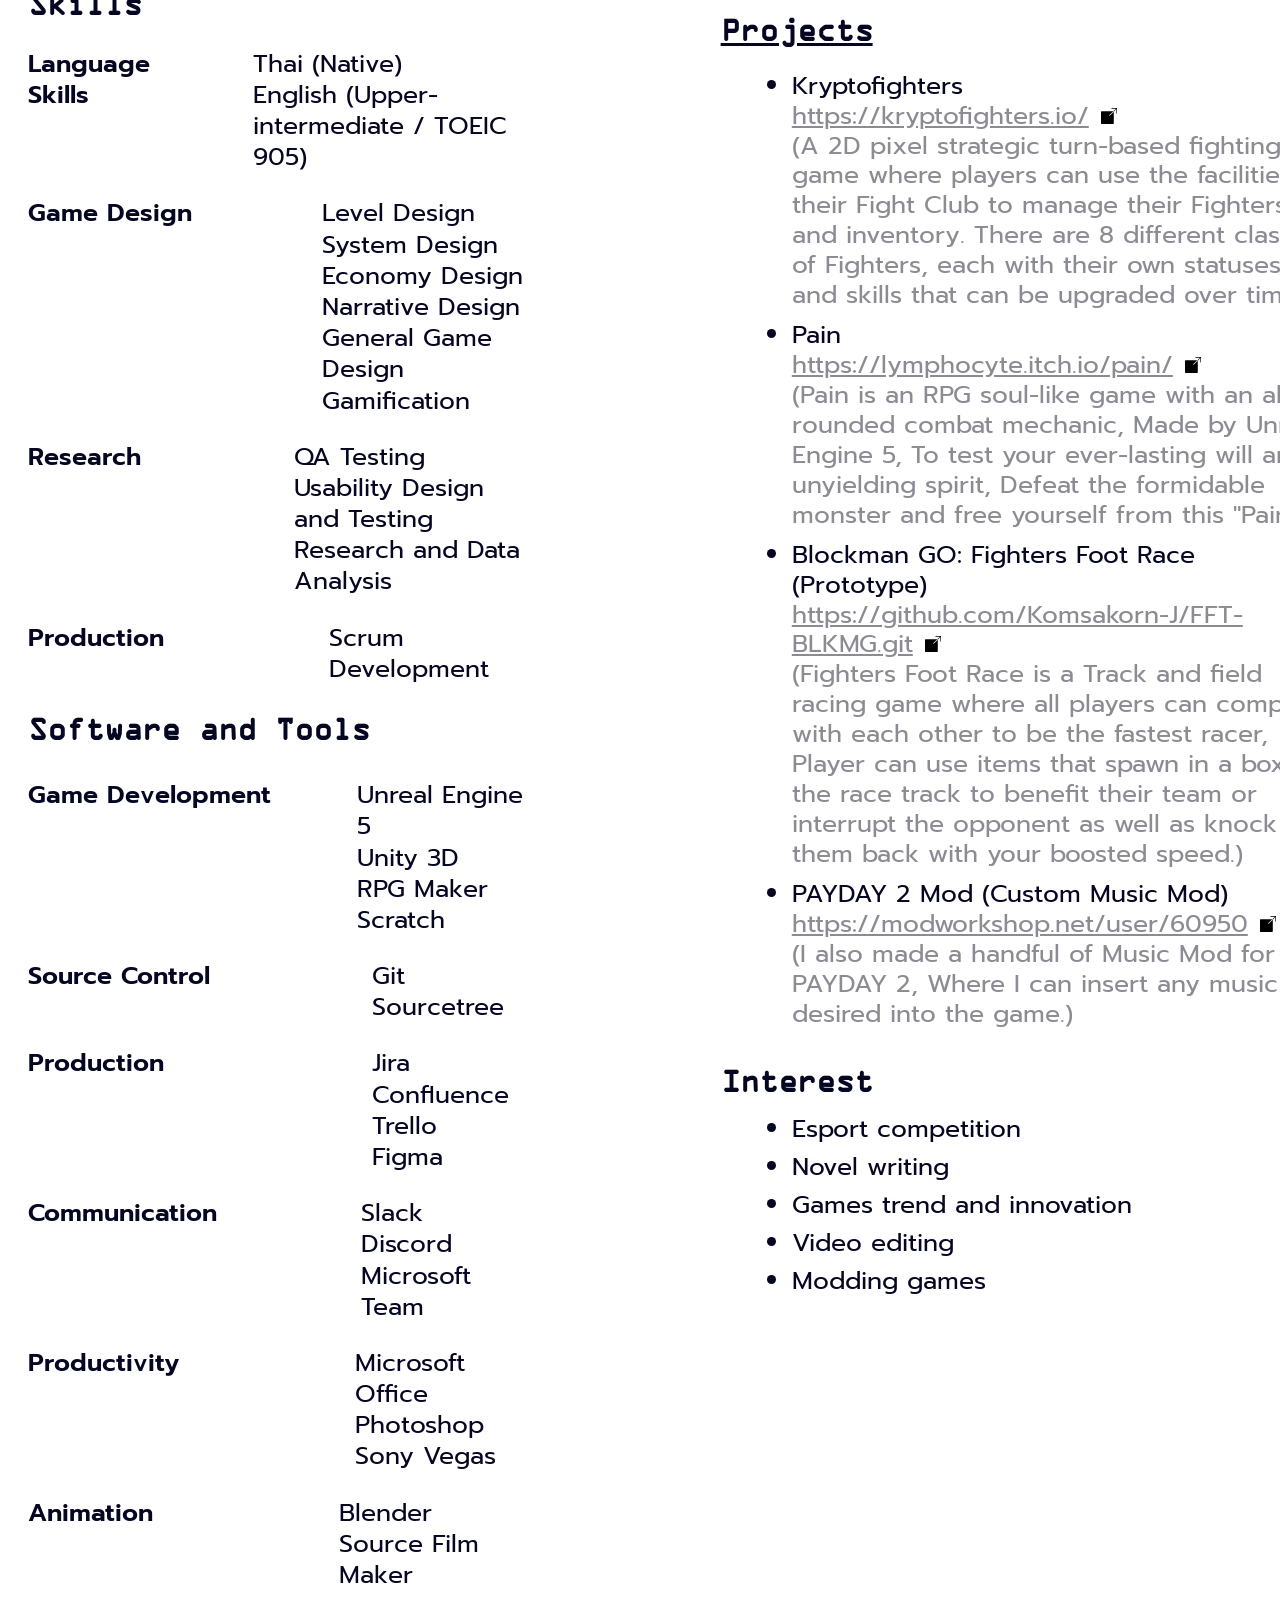
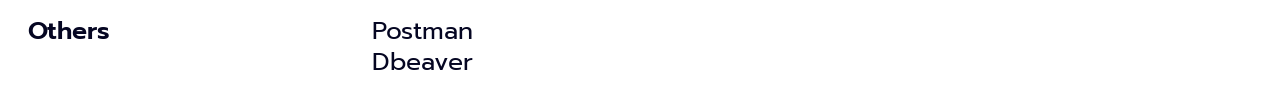
==== commit 9dc628c7: "correction_cert" ====
--- a/index.html
+++ b/index.html
@@ -270,7 +270,7 @@
           <li>Codecademy Learn C#, React, Express.js, SQL Certification</li>
           <li>MongoDB University M001 : MongoDB Basics Certification</li>
           <li>
-            Japanese for Everyday Situation Certificate by Mahidol University,
+            Japanese for Everyday Situation Certificate by Mahidol University
           </li>
         </ul>
       </div>
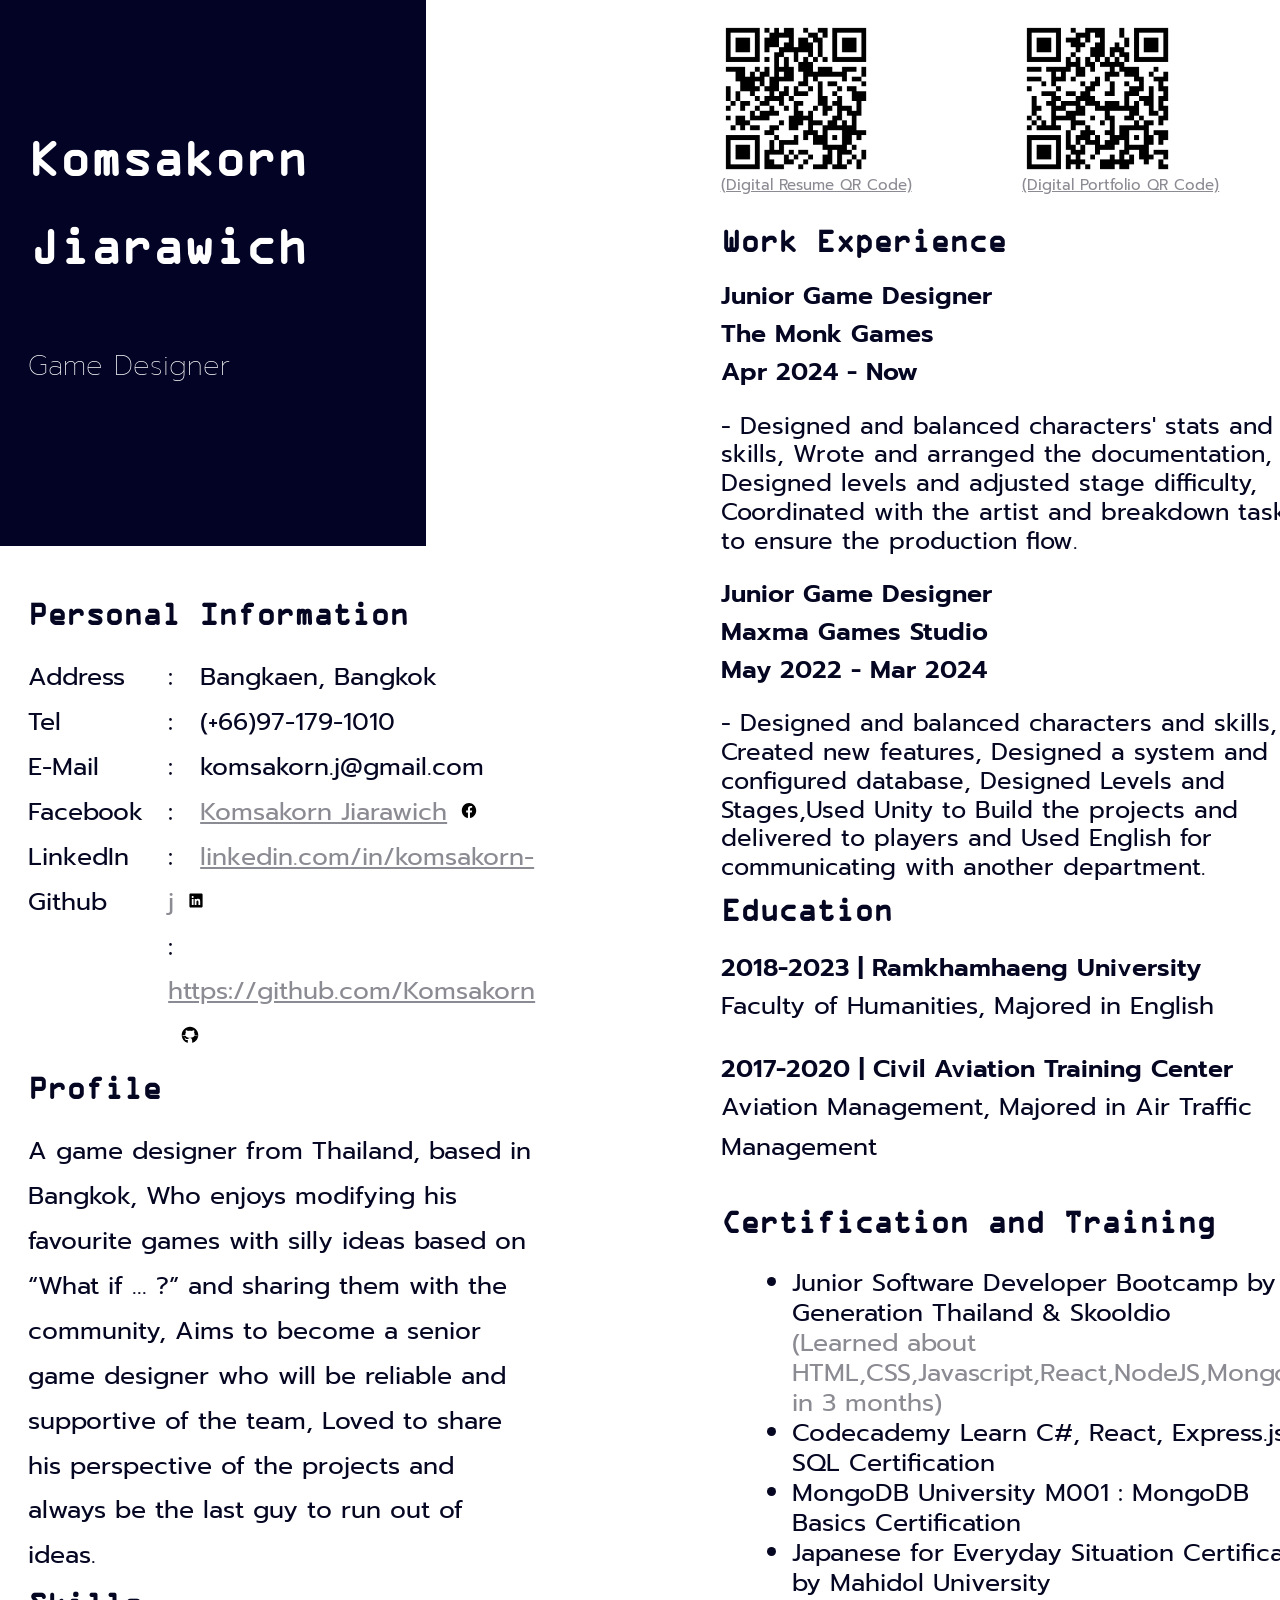
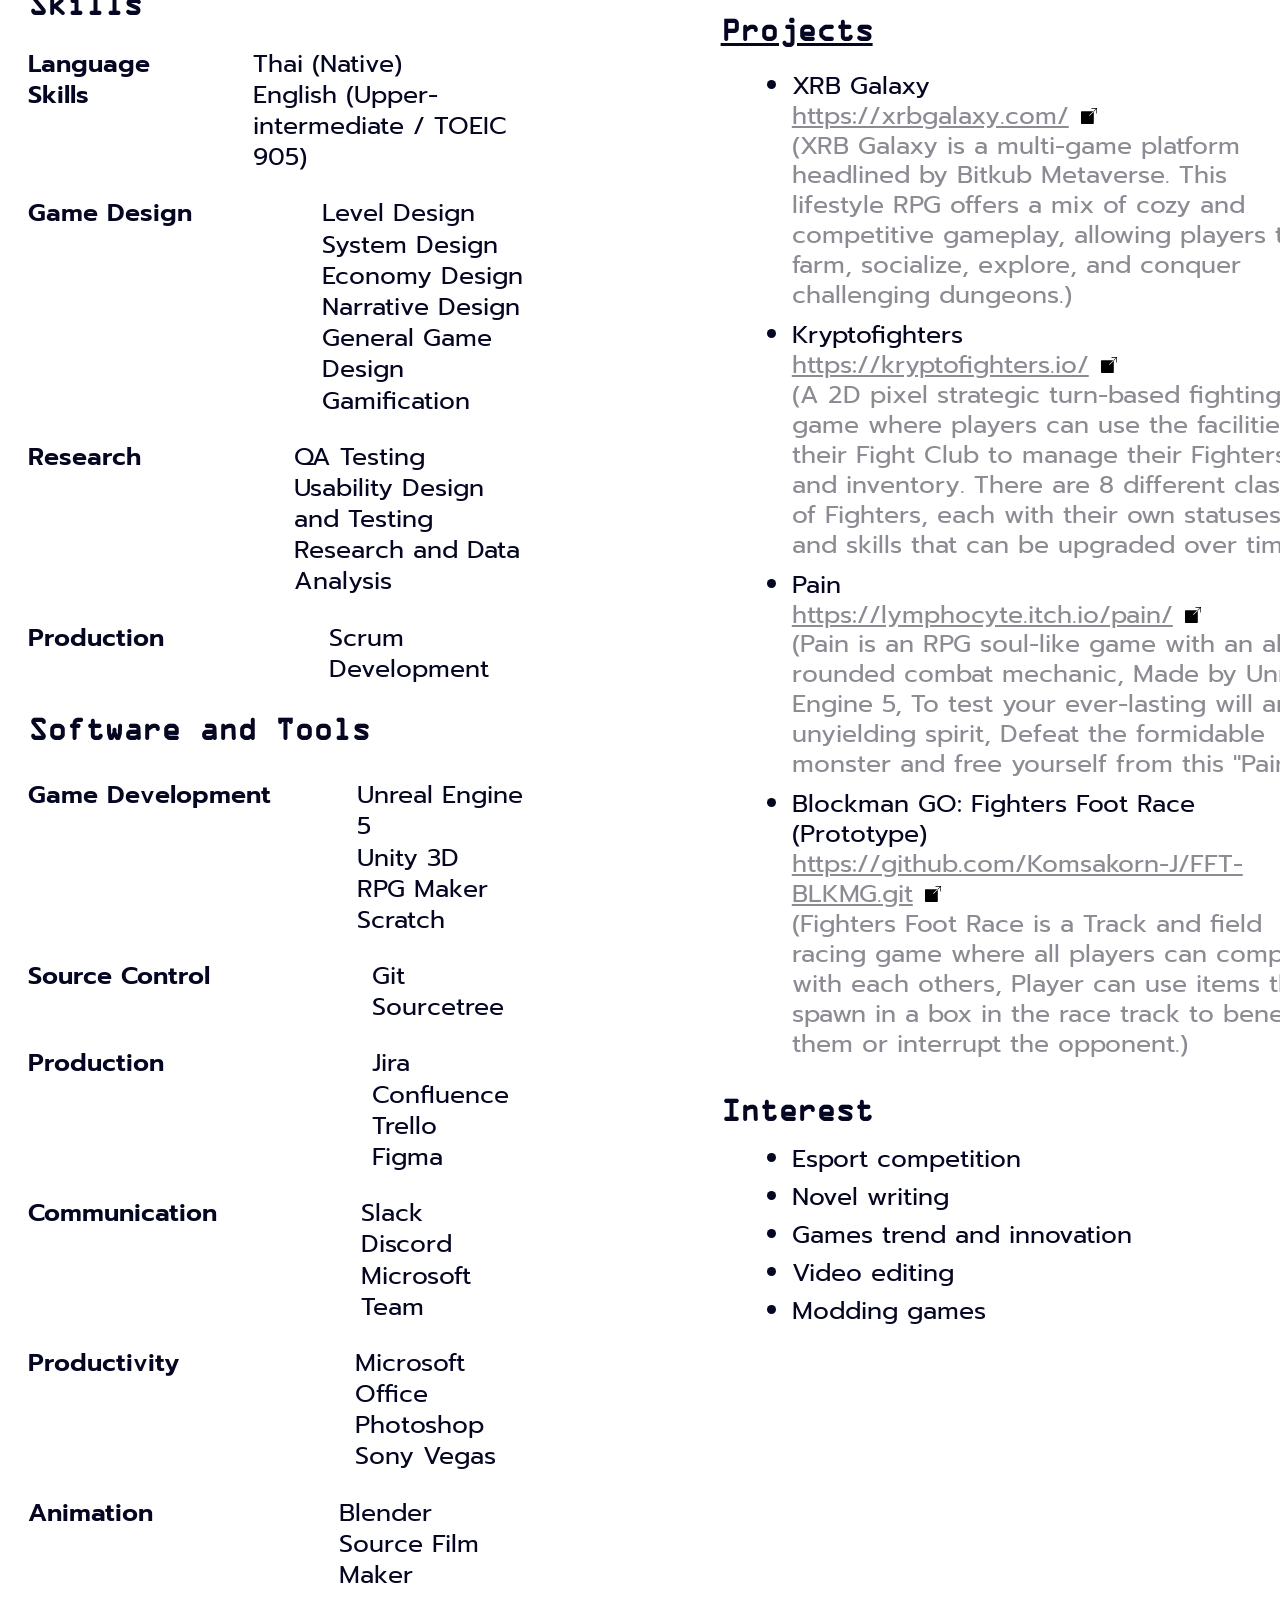
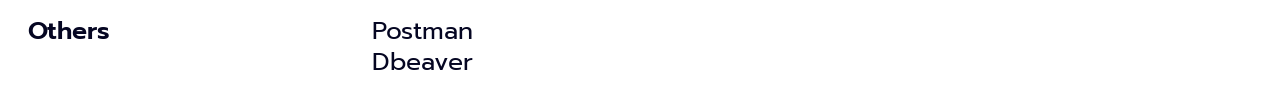
==== commit 2962bfb1: "add xrb" ====
--- a/index.html
+++ b/index.html
@@ -226,7 +226,7 @@
           the production flow.
         </div>
         <div class="sub-heading" id="sub-heading-exp">
-          Game Designer<br />
+          Junior Game Designer<br />
           Maxma Games Studio<br />
           May 2022 - Mar 2024
         </div>
@@ -285,6 +285,22 @@
         <div class="list">
           <ul>
             <div class="proj-list-child">
+              <li>XRB Galaxy</li>
+              <a href="https://xrbgalaxy.com/" class="faded-text"
+                >https://xrbgalaxy.com/<img
+                  src="./src/ext-icon.svg"
+                  alt="external-link-icon"
+                  class="external-link-icon"
+              /></a>
+              <br />
+              <text class="faded-text" id="generation">
+                (XRB Galaxy is a multi-game platform headlined by Bitkub
+                Metaverse. This lifestyle RPG offers a mix of cozy and
+                competitive gameplay, allowing players to farm, socialize,
+                explore, and conquer challenging dungeons.)</text
+              >
+            </div>
+            <div class="proj-list-child">
               <li>Kryptofighters</li>
               <a href="https://kryptofighters.io/" class="faded-text">
                 https://kryptofighters.io/<img
@@ -330,24 +346,9 @@
               <br />
               <text class="faded-text" id="generation">
                 (​Fighters Foot Race is a Track and field racing game where all
-                players can compete with each other to be the fastest racer,
-                Player can use items that spawn in a box in the race track to
-                benefit their team or interrupt the opponent as well as knock
-                them back with your boosted speed.)</text
-              >
-            </div>
-            <div class="proj-list-child">
-              <li>PAYDAY 2 Mod (Custom Music Mod)</li>
-              <a href="https://modworkshop.net/user/60950" class="faded-text"
-                >https://modworkshop.net/user/60950<img
-                  src="./src/ext-icon.svg"
-                  alt="external-link-icon"
-                  class="external-link-icon"
-              /></a>
-              <br />
-              <text class="faded-text" id="generation">
-                (I also made a handful of Music Mod for PAYDAY 2, Where I can
-                insert any music I desired into the game.)</text
+                players can compete with each others, Player can use items that
+                spawn in a box in the race track to benefit them or interrupt
+                the opponent.)</text
               >
             </div>
           </ul>
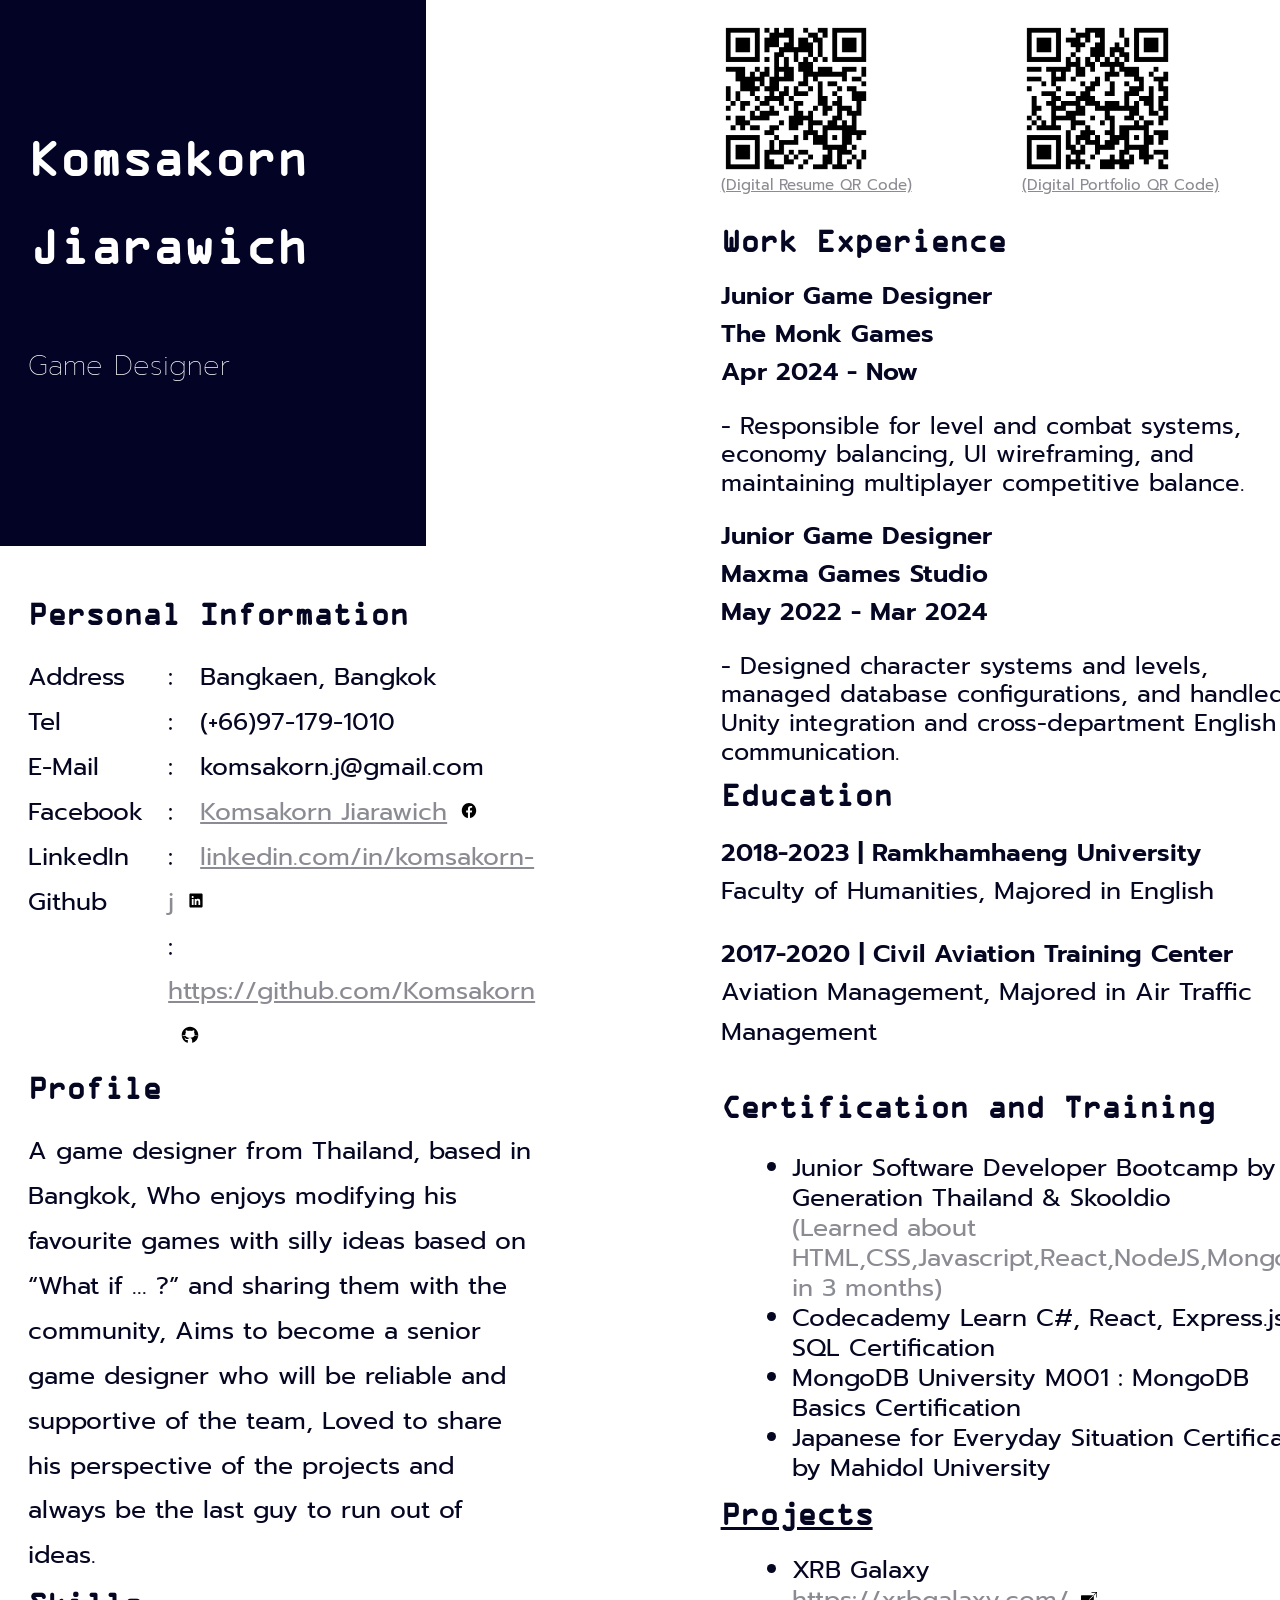
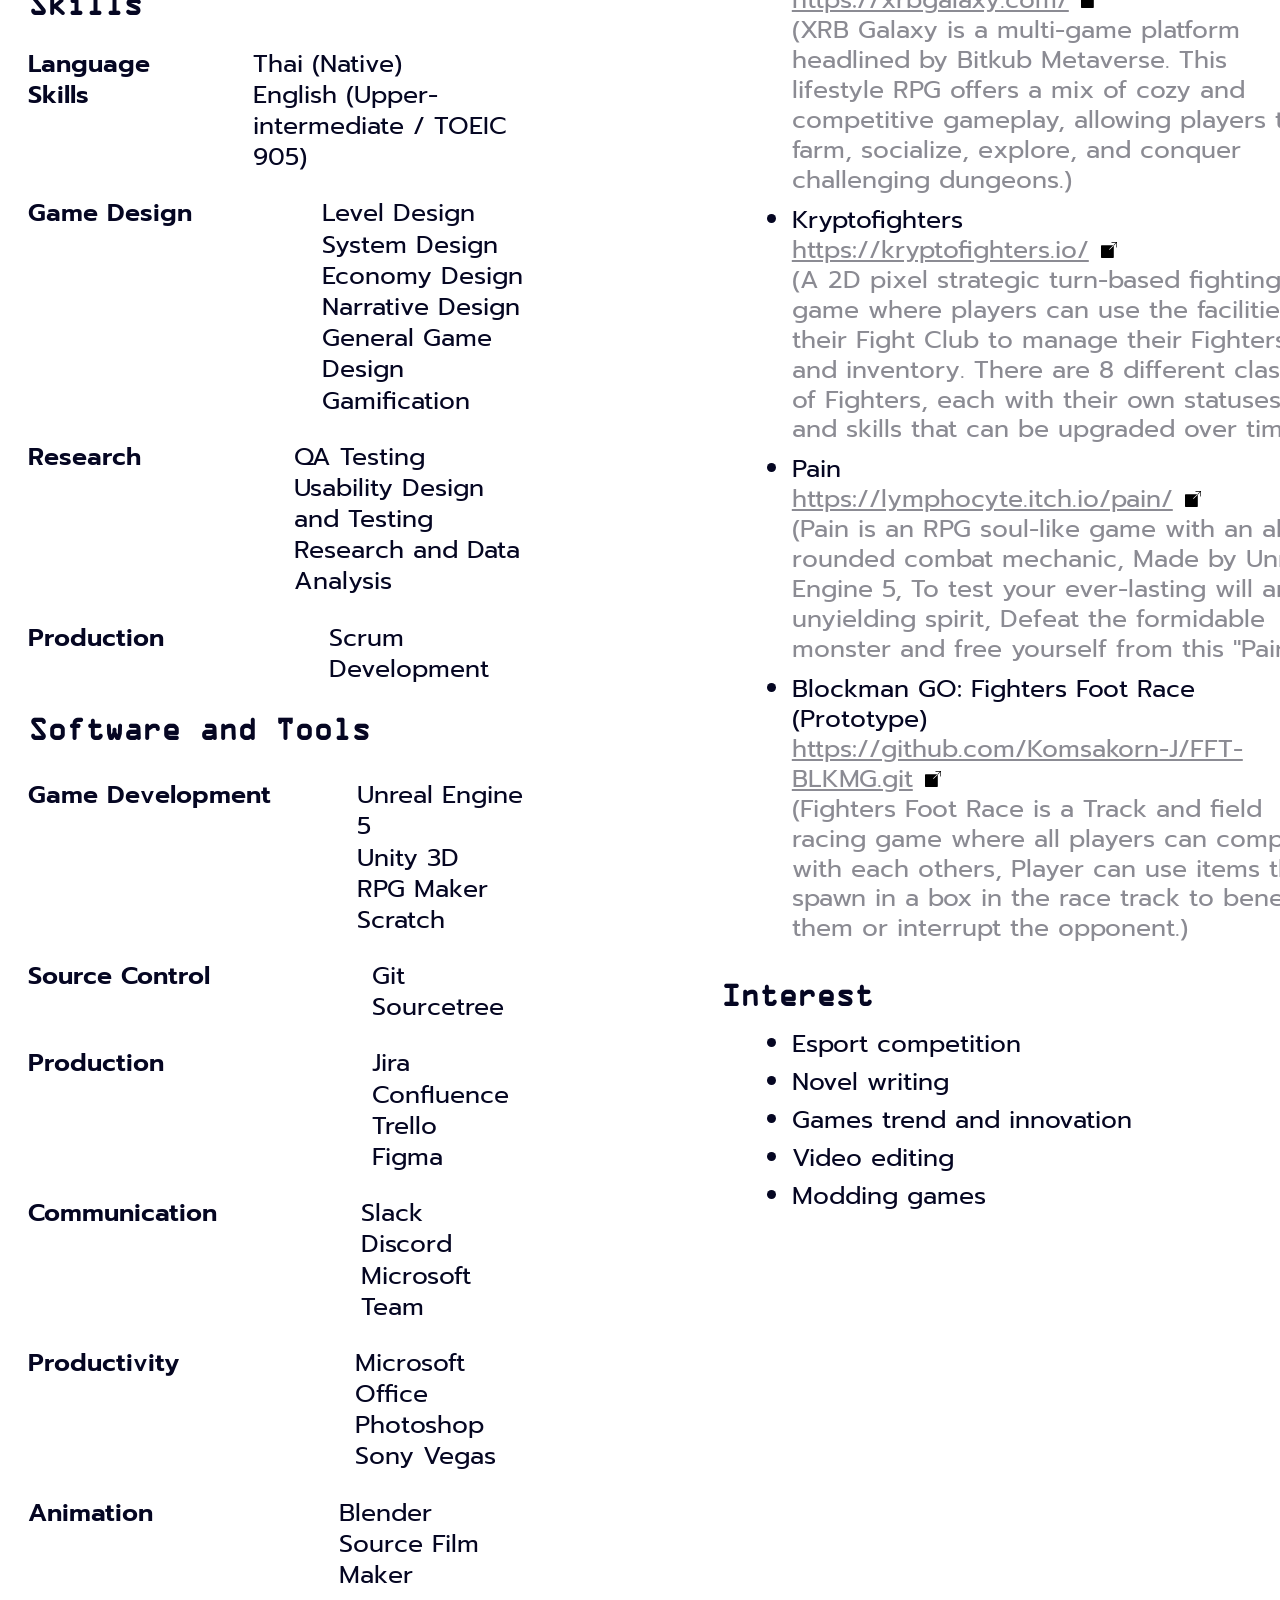
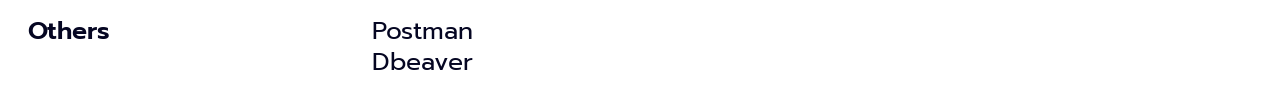
==== commit 536b3d36: "new project summary" ====
--- a/index.html
+++ b/index.html
@@ -1,4 +1,4 @@
-<!DOCTYPE html>
+<!doctype html>
 <html lang="en">
   <head>
     <meta charset="UTF-8" />
@@ -220,10 +220,8 @@
           Apr 2024 - Now
         </div>
         <div class="exp-paragraph">
-          - Designed and balanced characters' stats and skills, Wrote and
-          arranged the documentation, Designed levels and adjusted stage
-          difficulty, Coordinated with the artist and breakdown tasks to ensure
-          the production flow.
+          - Responsible for level and combat systems, economy balancing, UI
+          wireframing, and maintaining multiplayer competitive balance.
         </div>
         <div class="sub-heading" id="sub-heading-exp">
           Junior Game Designer<br />
@@ -231,10 +229,9 @@
           May 2022 - Mar 2024
         </div>
         <div class="exp-paragraph" id="last-exp-para">
-          - Designed and balanced characters and skills, Created new features,
-          Designed a system and configured database, Designed Levels and
-          Stages,Used Unity to Build the projects and delivered to players and
-          Used English for communicating with another department.
+          - Designed character systems and levels, managed database
+          configurations, and handled Unity integration and cross-department
+          English communication.
         </div>
       </div>
       <div class="education">
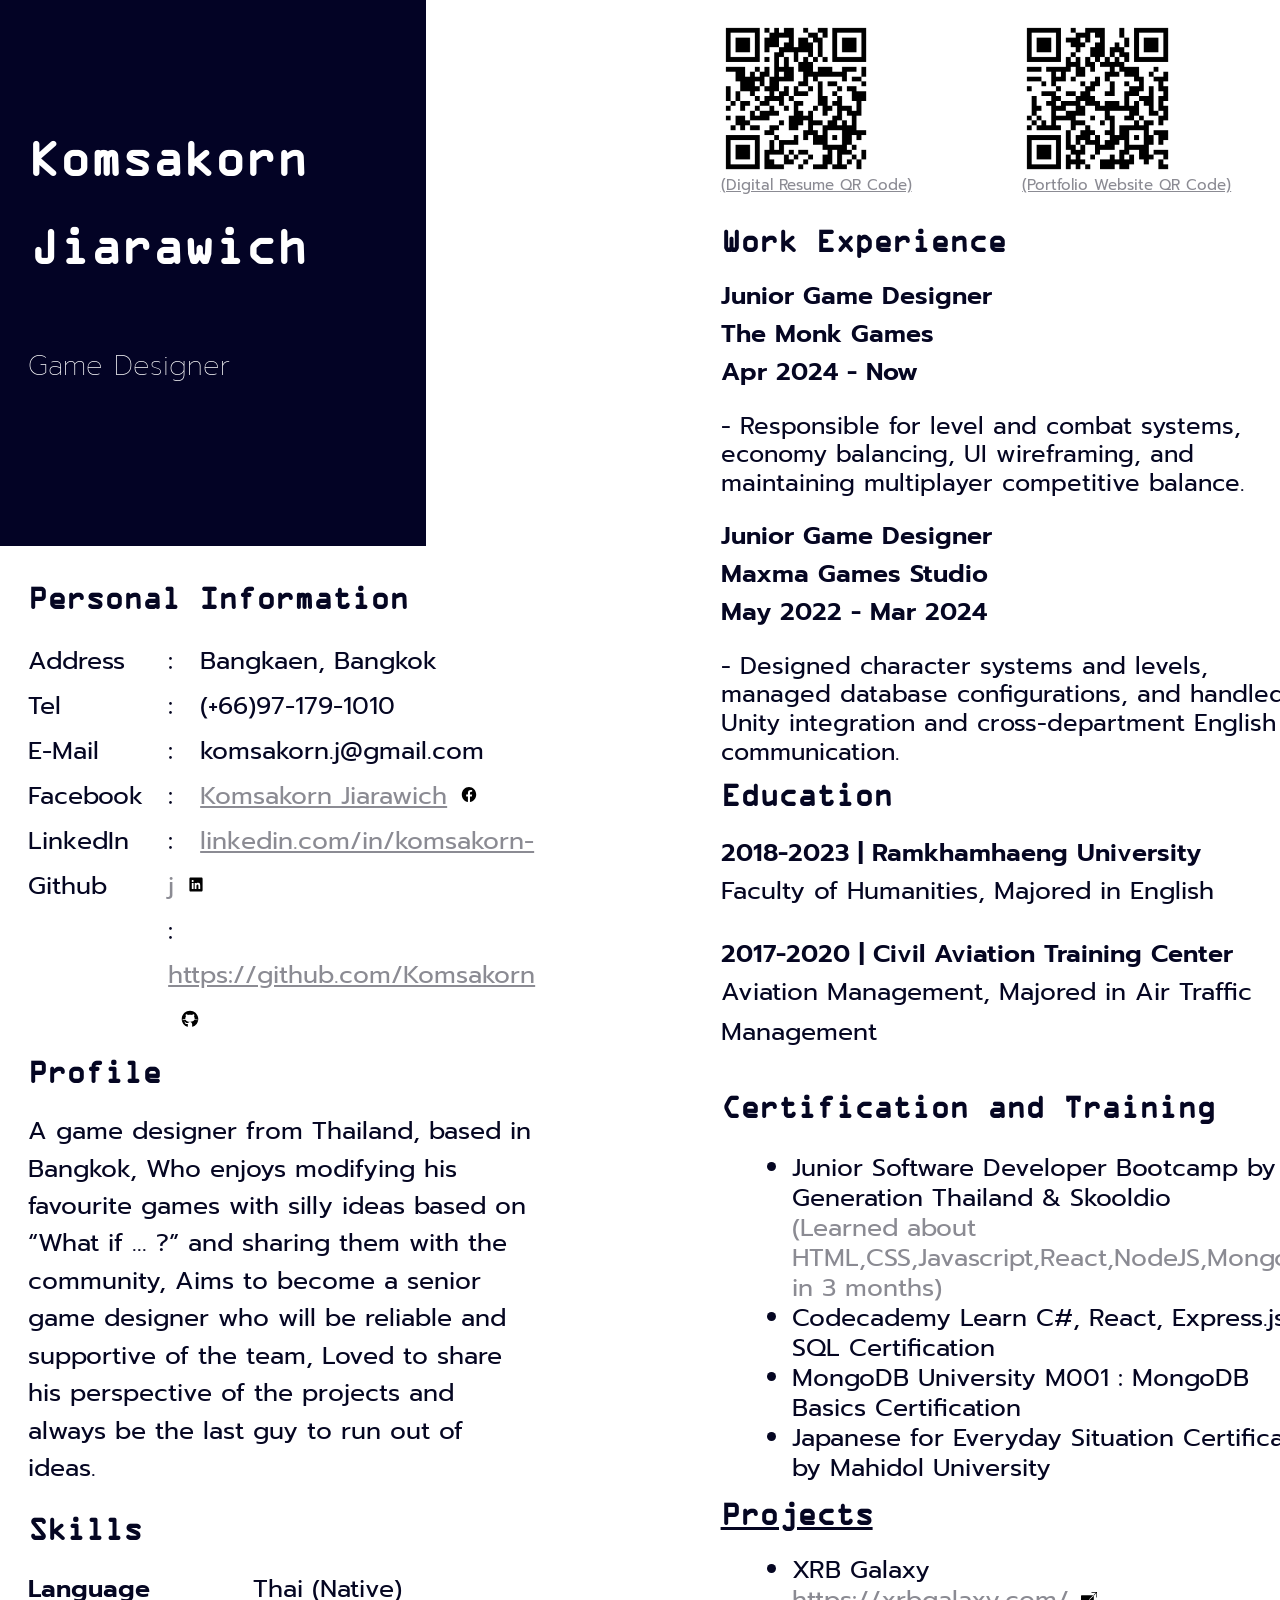
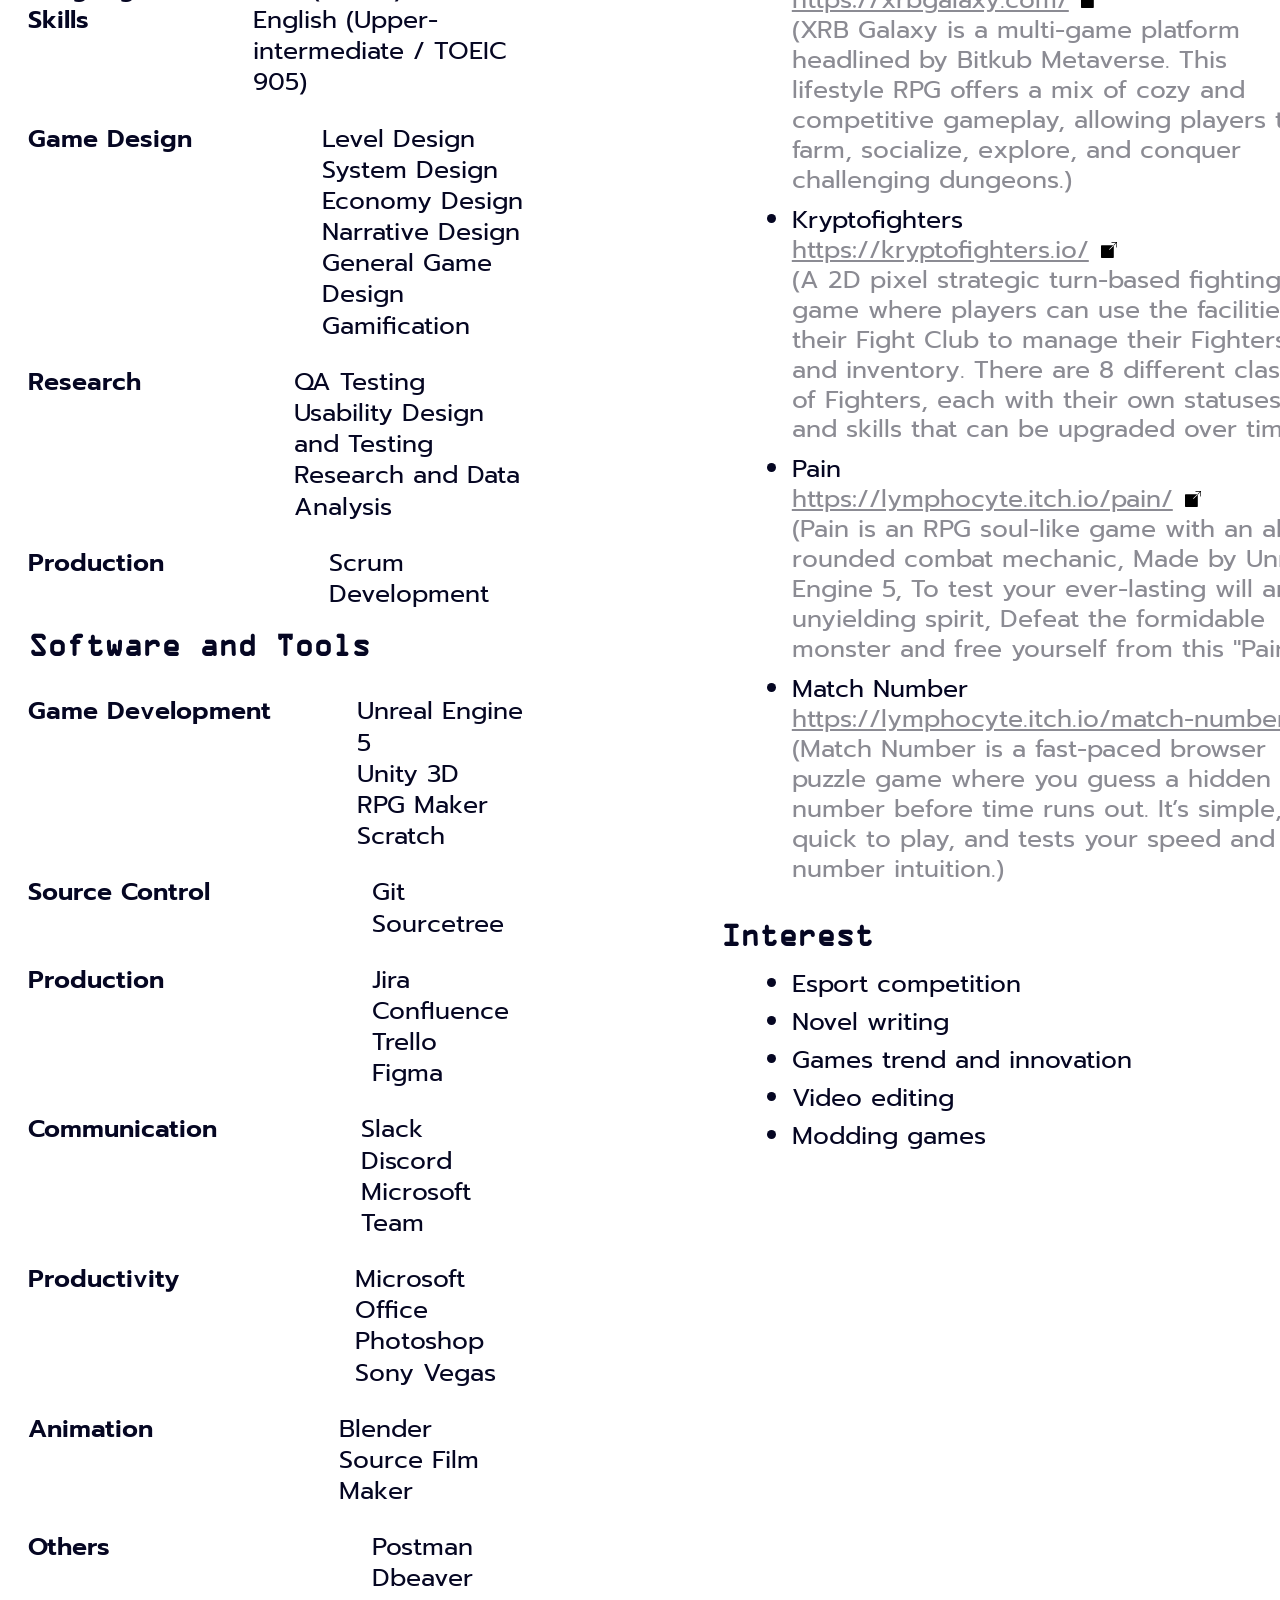
==== commit 99e3d5ca: "add match number + new margin" ====
--- a/index.html
+++ b/index.html
@@ -172,7 +172,7 @@
             <li>Source Film Maker</li>
           </ul>
         </div>
-        <div class="skill-column">
+        <div class="skill-column" id="other-skill">
           <text class="sub-heading"> Others </text>
           <ul class="list">
             <li>Postman</li>
@@ -201,7 +201,7 @@
           id="qr-text"
           href="https://komsakornj.wixsite.com/portfolio"
         >
-          <text>(Digital Portfolio QR Code)</text>
+          <text>(Portfolio Website QR Code)</text>
           <img
             src="./src/portfolio-qrcode.png"
             alt="port-qrcode"
@@ -330,22 +330,21 @@
               >
             </div>
             <div class="proj-list-child">
-              <li>Blockman GO: Fighters Foot Race (Prototype)</li>
+              <li>Match Number</li>
               <a
-                href="https://github.com/Komsakorn-J/FFT-BLKMG.git"
+                href="https://lymphocyte.itch.io/match-number"
                 class="faded-text"
               >
-                https://github.com/Komsakorn-J/FFT-BLKMG.git<img
+                https://lymphocyte.itch.io/match-number<img
                   src="./src/ext-icon.svg"
                   alt="external-link-icon"
                   class="external-link-icon"
               /></a>
               <br />
               <text class="faded-text" id="generation">
-                (​Fighters Foot Race is a Track and field racing game where all
-                players can compete with each others, Player can use items that
-                spawn in a box in the race track to benefit them or interrupt
-                the opponent.)</text
+                (Match Number is a fast-paced browser puzzle game where you
+                guess a hidden number before time runs out. It’s simple, quick
+                to play, and tests your speed and number intuition.)</text
               >
             </div>
           </ul>
--- a/css/style.css
+++ b/css/style.css
@@ -49,7 +49,7 @@
   padding-left: 2.5em;
   padding-bottom: 0.8em;
   padding-right: 1.56em;
-  padding-top: 1.75em;
+  padding-top: 0.75em;
 }
 .p-info-child {
   font-family: "Prompt", sans-serif;
@@ -80,7 +80,7 @@
 
 .pro-paragraph {
   max-width: 20em;
-  line-height: 1.8em;
+  line-height: 1.5em;
   font-family: "Prompt", sans-serif;
   font-size: 1.56em;
   color: #050622;
@@ -89,14 +89,17 @@
   display: flex;
   flex-direction: column;
   padding-left: 2.5em;
-  padding-bottom: 1.56em;
   padding-right: 1.56em;
+  padding-top: 1em;
   max-width: 40em;
   line-height: 1.25;
 }
 .skill-column {
   display: flex;
   padding-top: 1.56em;
+}
+#other-skill {
+  padding-bottom: 1.5em;
 }
 .sub-heading {
   font-family: "Prompt", sans-serif;
